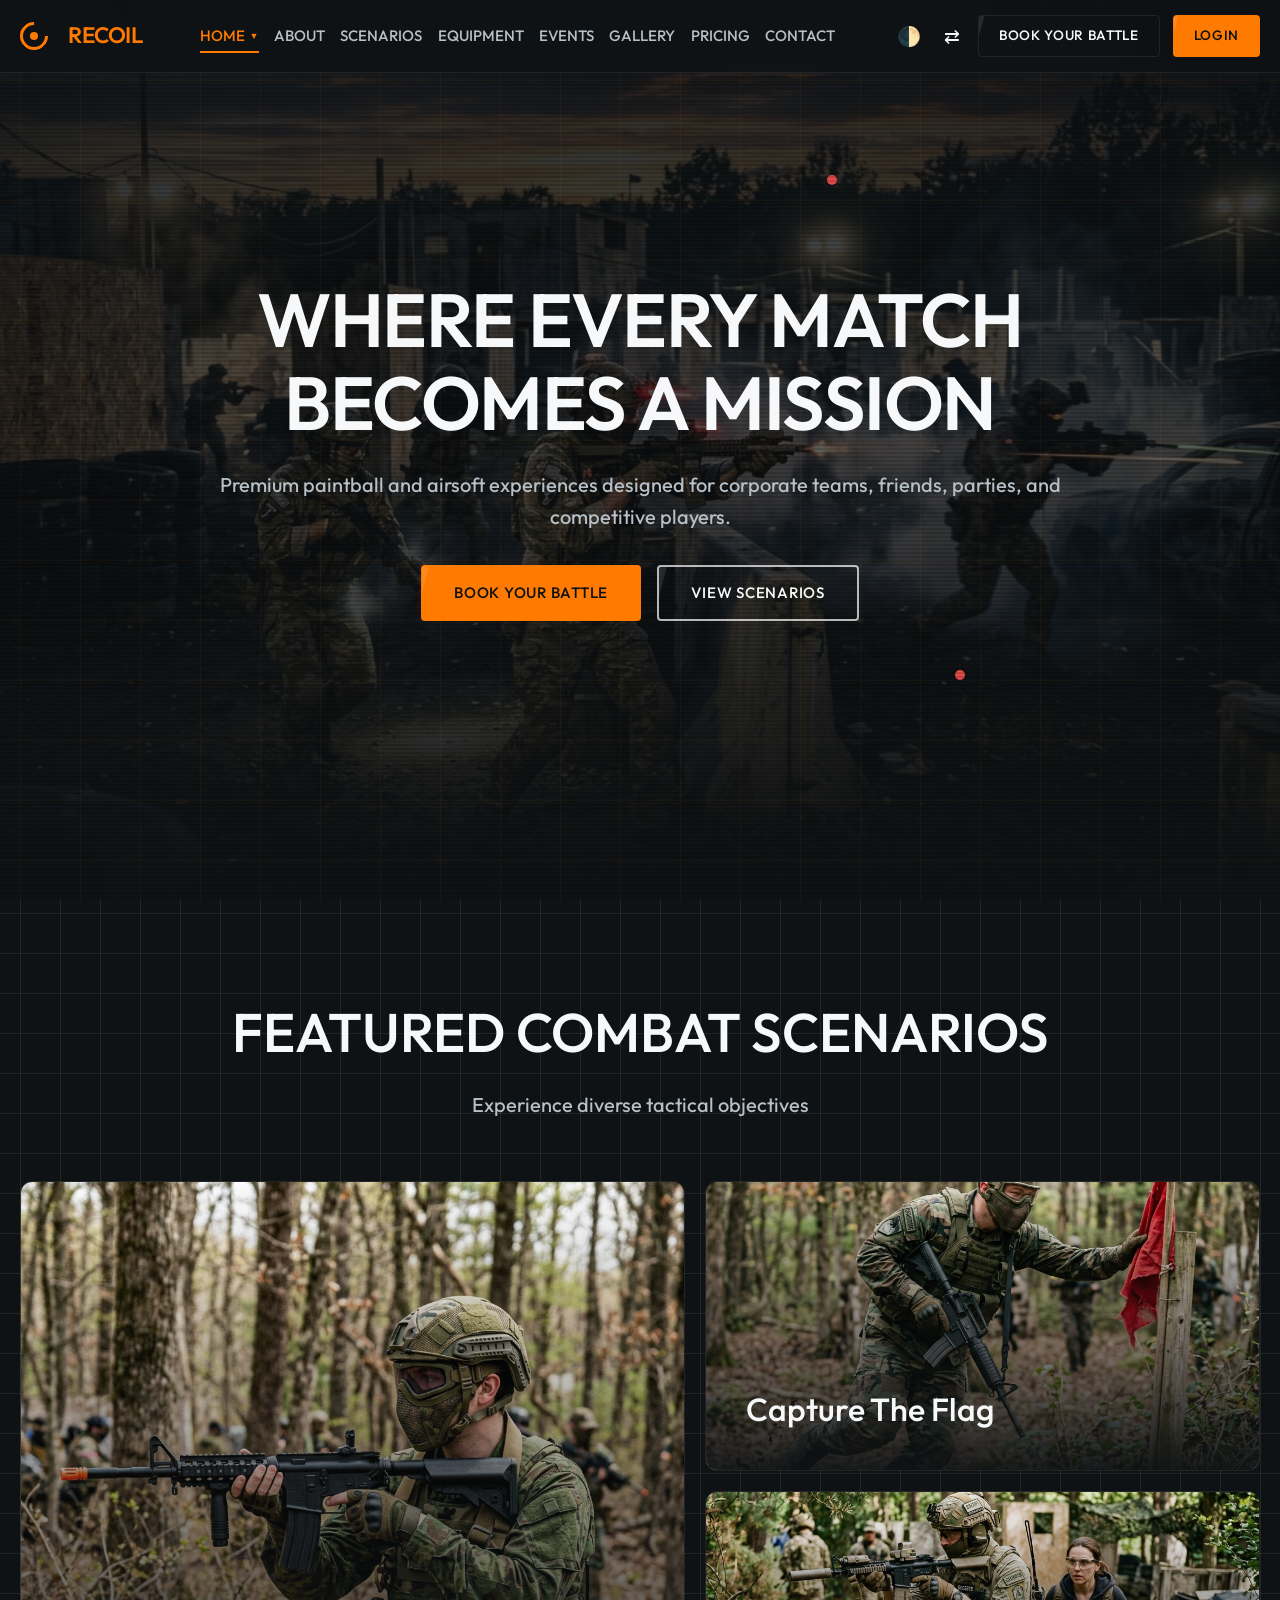
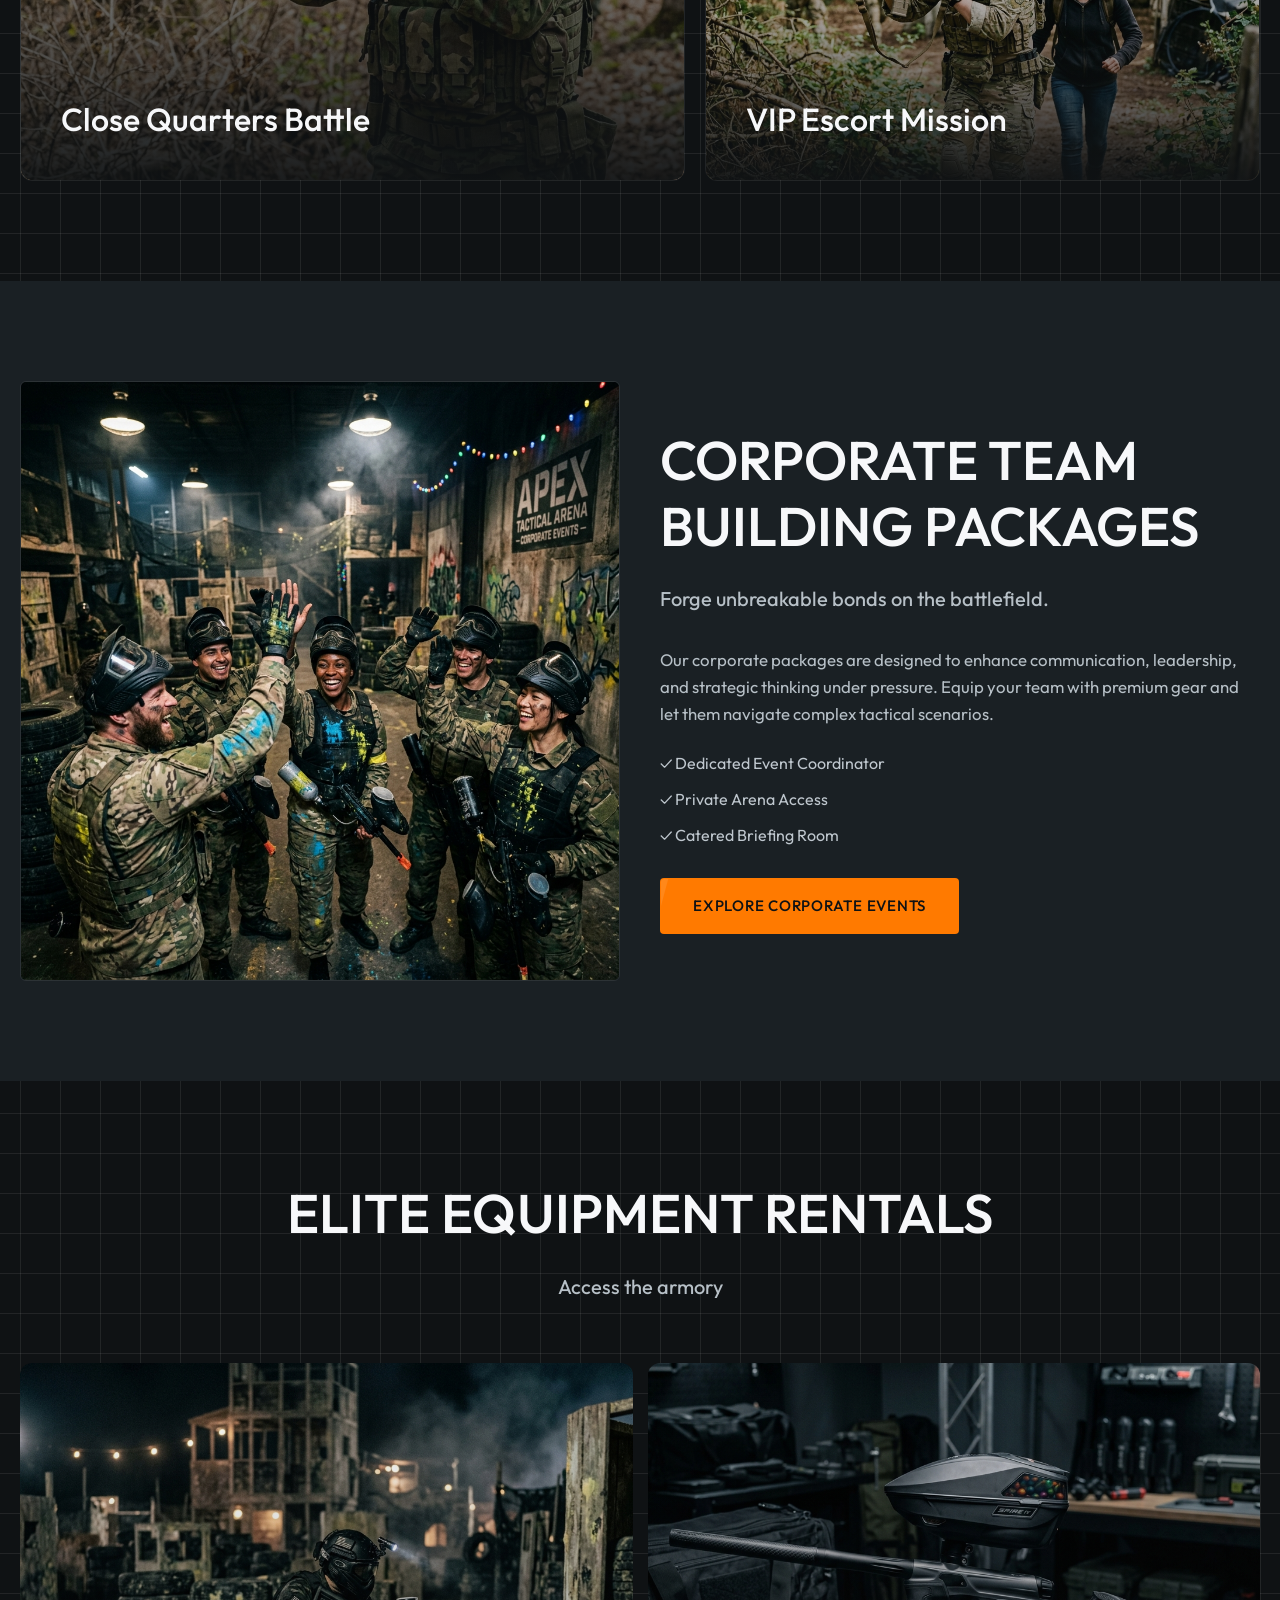
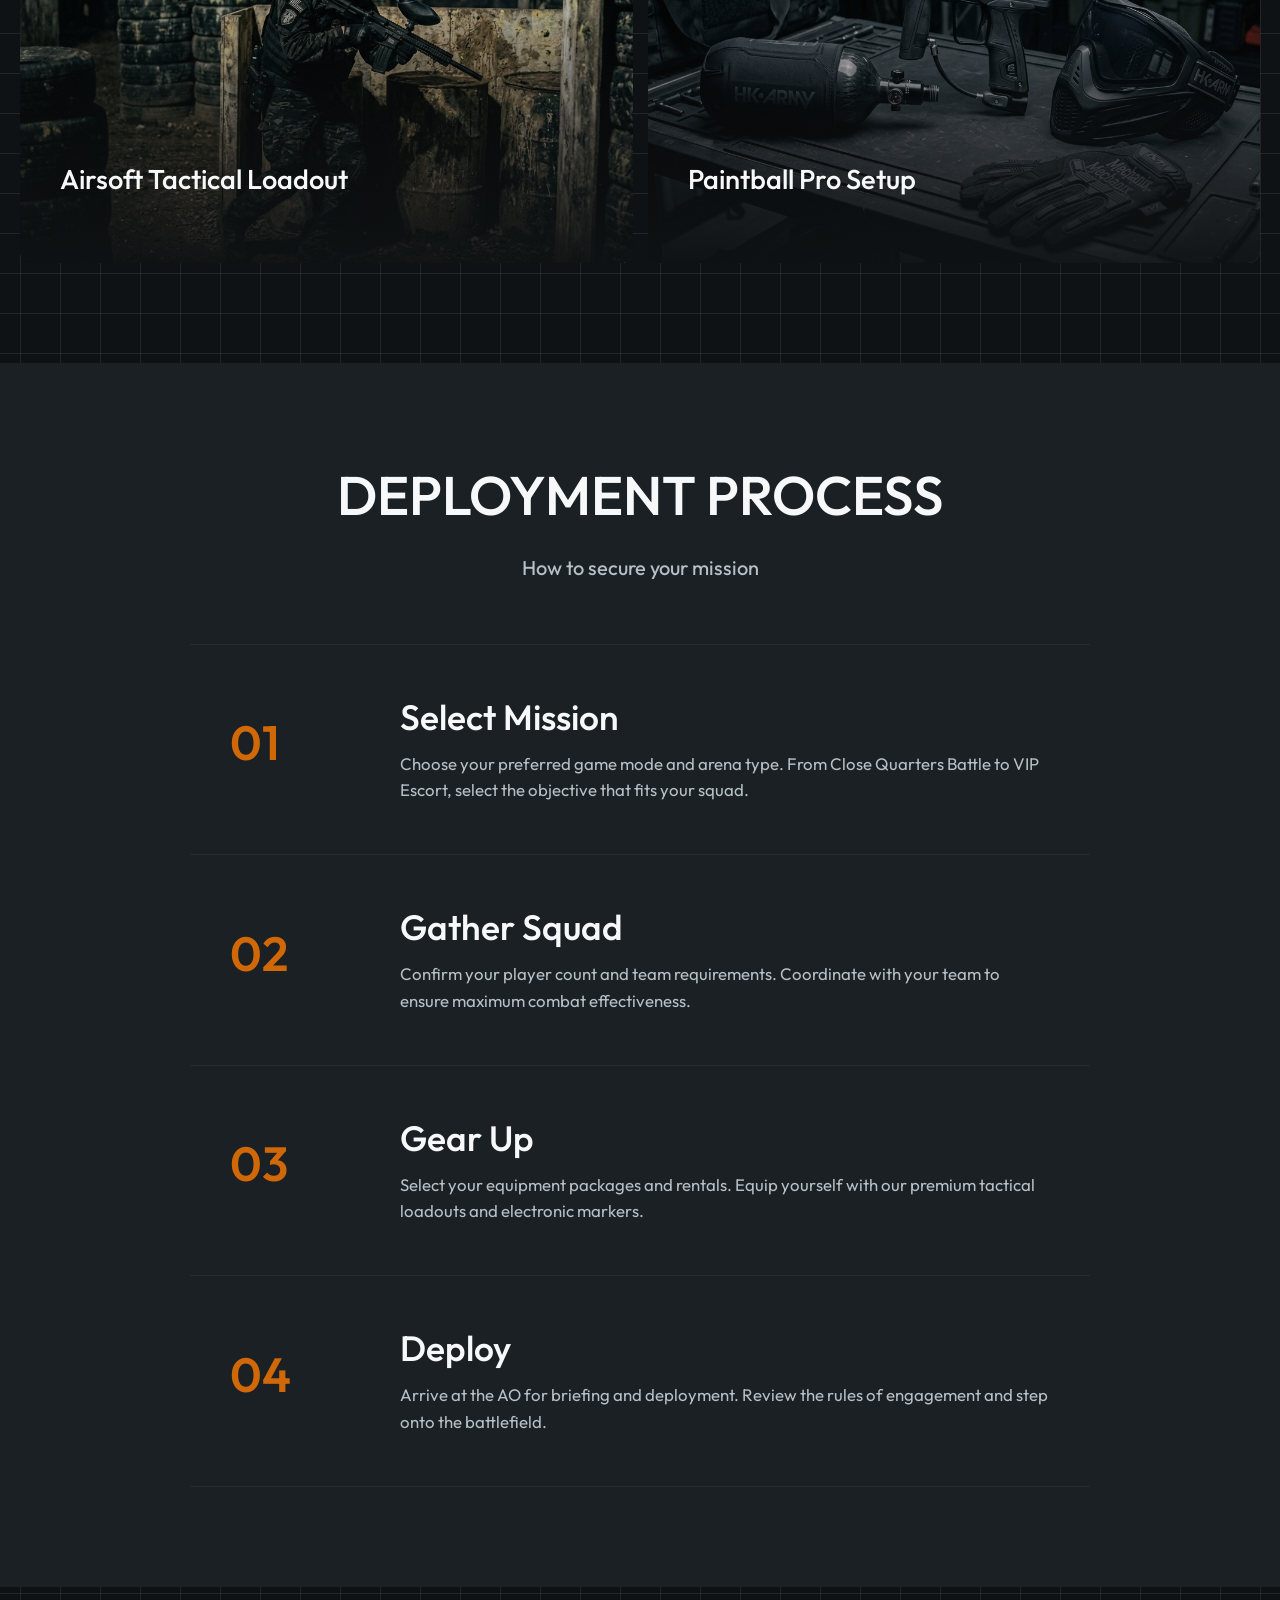
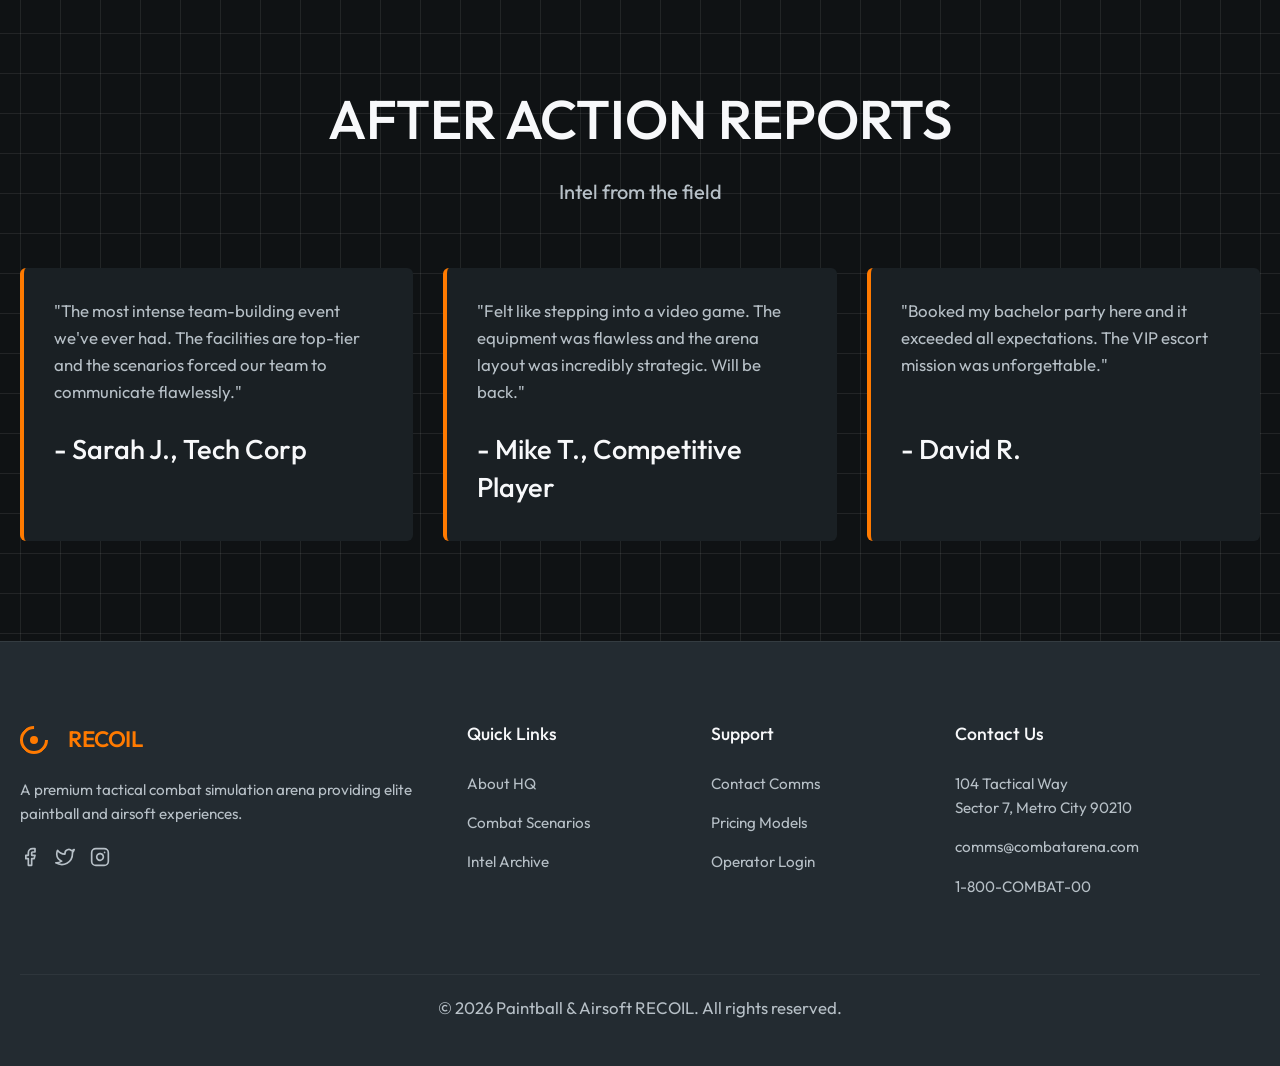
==== index.html @ f15ea4ef "Initial commit with RTL fixes, animations, and corporate images" ====
<!DOCTYPE html>
<html lang="en" dir="ltr">
<head>
    <link rel="icon" type="image/svg+xml" href="assets/images/favicon.svg">

    <meta charset="UTF-8">
    <meta name="viewport" content="width=device-width, initial-scale=1.0">
    <title>Paintball & Airsoft RECOIL | Premium Tactical Experience</title>
    <meta name="description" content="Premium paintball and airsoft experiences designed for corporate teams, friends, parties, and competitive players. Book your battle today.">
    <link rel="stylesheet" href="assets/css/style.css">
    <link rel="stylesheet" href="assets/css/dark-mode.css">
    <link rel="stylesheet" href="assets/css/rtl.css">
    <style>
        /* Specific overrides for Home 1 */
        .hero-section {
            --bg-primary: #0F1214;
            --text-primary: #F7F8FA;
            --text-secondary: #B7C0C7;
            --border-color: rgba(255, 255, 255, 0.15);
            color: var(--text-primary);
            height: 100vh;
            min-height: 800px;
            position: relative;
            display: flex;
            align-items: center;
            justify-content: center;
            text-align: center;
            overflow: hidden;
            background-color: var(--bg-primary);
        }

        /* Hero CTAs always sit on dark background, so force visible white border */
        .hero-section .btn-secondary {
            border: 2px solid rgba(255, 255, 255, 0.7) !important;
            color: #F7F8FA !important;
        }
        .hero-section .btn-secondary:hover {
            border-color: var(--tactical-orange) !important;
            color: var(--tactical-orange) !important;
        }
        .hero-section .btn-group {
            display: flex;
            flex-wrap: wrap;
            justify-content: center;
            gap: 16px;
        }

        @keyframes heroBgZoom {
            0% { transform: scale(1); }
            100% { transform: scale(1.1); }
        }

        .hero-bg {
            position: absolute;
            top: 0; left: 0; width: 100%; height: 100%;
            background-image: url('assets/images/hero_bg_1.png');
            background-size: cover;
            background-position: center;
            opacity: 0.4;
            z-index: 1;
            animation: heroBgZoom 20s ease-in-out infinite alternate;
        }

        .hero-overlay {
            position: absolute;
            top: 0; left: 0; width: 100%; height: 100%;
            background: linear-gradient(to bottom, rgba(15,18,20,0.8) 0%, rgba(15,18,20,0.2) 50%, var(--bg-primary) 100%);
            z-index: 2;
        }

        /* PREMIUM PAINTBALL FALL ANIMATION */
        .paintballs-container {
            position: absolute;
            top: 0; left: 0; width: 100%; height: 100%;
            overflow: hidden;
            z-index: 3;
            pointer-events: none;
        }
        .paintball {
            position: absolute;
            border-radius: 50%;
            background: radial-gradient(circle at 30% 30%, #ffaa00, #ff4500);
            box-shadow: inset -2px -2px 6px rgba(0,0,0,0.5), 0 0 10px rgba(255, 69, 0, 0.4);
            opacity: 0;
            top: -50px;
            animation: falldown linear infinite;
        }
        .paintball.blue { background: radial-gradient(circle at 30% 30%, #00d4ff, #0055ff); box-shadow: inset -2px -2px 6px rgba(0,0,0,0.5), 0 0 10px rgba(0, 85, 255, 0.4); }
        .paintball.green { background: radial-gradient(circle at 30% 30%, #55ff00, #00aa00); box-shadow: inset -2px -2px 6px rgba(0,0,0,0.5), 0 0 10px rgba(0, 170, 0, 0.4); }

        @keyframes falldown {
            0% { transform: translateY(-50px) translateX(0) rotate(0deg); opacity: 0; }
            10% { opacity: 0.8; }
            80% { opacity: 0.8; }
            100% { transform: translateY(120vh) translateX(150px) rotate(360deg); opacity: 0; }
        }

        /* Depth of field & speed variations */
        .pb-1 { width: 15px; height: 15px; left: 5%; animation-duration: 6s; animation-delay: 0s; filter: blur(1px); }
        .pb-2 { width: 40px; height: 40px; left: 20%; animation-duration: 8s; animation-delay: 2s; filter: blur(4px); }
        .pb-3 { width: 22px; height: 22px; left: 35%; animation-duration: 5s; animation-delay: 4s; filter: blur(2px); }
        .pb-4 { width: 12px; height: 12px; left: 50%; animation-duration: 7s; animation-delay: 1s; filter: blur(0.5px); }
        .pb-5 { width: 35px; height: 35px; left: 65%; animation-duration: 9s; animation-delay: 3s; filter: blur(3px); }
        .pb-6 { width: 18px; height: 18px; left: 80%; animation-duration: 5.5s; animation-delay: 5s; filter: blur(1.5px); }
        .pb-7 { width: 28px; height: 28px; left: 90%; animation-duration: 7.5s; animation-delay: 0.5s; filter: blur(2.5px); }
        .pb-8 { width: 50px; height: 50px; left: 10%; animation-duration: 10s; animation-delay: 1.5s; filter: blur(6px); }

        .hero-tactical-elements {
            position: absolute;
            top: 0; left: 0; width: 100%; height: 100%;
            z-index: 3;
            pointer-events: none;
        }

        .hero-content {
            position: relative;
            z-index: 10;
            max-width: 900px;
            padding: 0 20px;
        }

        @keyframes heroFadeInUp {
            from {
                opacity: 0;
                transform: translateY(40px);
            }
            to {
                opacity: 1;
                transform: translateY(0);
            }
        }

        .hero-content h1 {
            opacity: 0;
            animation: heroFadeInUp 1.2s cubic-bezier(0.19, 1, 0.22, 1) 0.2s forwards;
        }

        .hero-content .lead-text {
            opacity: 0;
            animation: heroFadeInUp 1.2s cubic-bezier(0.19, 1, 0.22, 1) 0.4s forwards;
        }

        .hero-content .btn-group {
            opacity: 0;
            animation: heroFadeInUp 1.2s cubic-bezier(0.19, 1, 0.22, 1) 0.6s forwards;
        }

        .marker-1 { top: 20%; left: 15%; }
        .marker-2 { top: 60%; left: 80%; }
        .marker-3 { top: 75%; left: 25%; }

        .feature-grid {
            display: grid;
            grid-template-columns: repeat(auto-fit, minmax(300px, 1fr));
            gap: 30px;
            margin-top: 50px;
        }
        
        .process-steps {
            display: flex;
            justify-content: space-between;
            gap: 20px;
            margin-top: 50px;
            flex-wrap: wrap;
        }
        
        .step {
            flex: 1;
            min-width: 200px;
            text-align: center;
            position: relative;
        }

        .step-number {
            font-size: 3rem;
            font-weight: 580;
            color: var(--tactical-orange);
            margin-bottom: 15px;
            opacity: 0.8;
            font-family: var(--font-family);
        }

        .testimonials-slider {
            display: grid;
            grid-template-columns: repeat(auto-fit, minmax(300px, 1fr));
            gap: 30px;
        }

        .testimonial-card {
            background-color: var(--bg-secondary);
            padding: 30px;
            border-radius: 6px;
            border-left: 4px solid var(--tactical-orange);
            display: flex;
            flex-direction: column;
        }

        .testimonial-card h5 {
            margin-top: auto !important;
            min-height: 3em;
        }
    </style>
</head>
<body class="anim-grid-bg">

    <!-- Navbar -->
    <nav class="navbar">
        <div class="nav-left">
            <div class="logo-icon"></div>
            <a href="index.html" class="logo-text">RECOIL</a>
        </div>
        <div class="nav-center">
            <div class="nav-dropdown">
                <a href="#" class="nav-link active">Home <span style="font-size: 0.6em;">▼</span></a>
                <div class="dropdown-menu">
                    <a href="index.html" class="dropdown-item active">Home 1</a>
                    <a href="home-2.html" class="dropdown-item">Home 2</a>
                </div>
            </div>
            <a href="about.html" class="nav-link">About</a>
            <a href="game-scenarios.html" class="nav-link">Scenarios</a>
            <a href="equipment-rentals.html" class="nav-link">Equipment</a>
            <a href="events.html" class="nav-link">Events</a>
            <a href="gallery.html" class="nav-link">Gallery</a>
            <a href="pricing.html" class="nav-link">Pricing</a>
            <a href="contact.html" class="nav-link">Contact</a>
        </div>
        <div class="nav-right">
            <button id="theme-toggle" class="icon-btn" title="Toggle Light/Dark Mode">🌓</button>
            <button id="rtl-toggle" class="icon-btn" title="Toggle RTL">⇄</button>
            <a href="contact.html" class="btn btn-secondary">Book Your Battle</a>
            <a href="login.html" class="btn btn-primary">Login</a>
        </div>
        <button id="mobile-menu-toggle" class="mobile-menu-toggle">☰</button>
    </nav>

    <!-- Hero Section -->
    <header class="hero-section anim-scanlines">
        <div class="hero-bg"></div>
        <div class="hero-overlay"></div>
        
        <!-- Premium Paintball Animation -->
        <div class="paintballs-container">
            <div class="paintball pb-1"></div>
            <div class="paintball pb-2 blue"></div>
            <div class="paintball pb-3 green"></div>
            <div class="paintball pb-4"></div>
            <div class="paintball pb-5 blue"></div>
            <div class="paintball pb-6 green"></div>
            <div class="paintball pb-7"></div>
            <div class="paintball pb-8 blue"></div>
        </div>

        <div class="hero-tactical-elements anim-targeting-grid">
            <div class="anim-marker-pulse marker-1"></div>
            <div class="anim-marker-pulse marker-2"></div>
            <div class="anim-marker-pulse marker-3"></div>
        </div>
        <div class="hero-content">
            <h1>Where Every Match Becomes A Mission</h1>
            <p class="lead-text">Premium paintball and airsoft experiences designed for corporate teams, friends, parties, and competitive players.</p>
            <div class="btn-group">
                <a href="contact.html" class="btn btn-primary">Book Your Battle</a>
                <a href="game-scenarios.html" class="btn btn-secondary">View Scenarios</a>
            </div>
        </div>
    </header>

    <!-- Featured Scenarios -->
    <section class="section-padding">
        <div class="container">
            <div class="section-header">
                <h2>Featured Combat Scenarios</h2>
                <p class="subheading">Experience diverse tactical objectives</p>
            </div>
            <div class="bento-grid">
                <a href="scenario-details.html" class="bento-card bento-large">
                    <img src="assets/images/equip_bundle_1_blog.png" alt="Close Quarters Battle" class="bento-bg">
                    <div class="bento-overlay"></div>
                    <div class="bento-content">
                        <h3>Close Quarters Battle</h3>
                        <div class="bento-hover-content">
                            <p>Intense, fast-paced indoor skirmishes designed for rapid tactical execution and team coordination.</p>
                            <span class="btn btn-primary" style="margin-top: 20px;">Mission Briefing</span>
                        </div>
                    </div>
                </a>
                <a href="scenario-details.html" class="bento-card">
                    <img src="assets/images/scenario_ctf_index.png" alt="Capture The Flag" class="bento-bg">
                    <div class="bento-overlay"></div>
                    <div class="bento-content">
                        <h3>Capture The Flag</h3>
                        <div class="bento-hover-content">
                            <p>The classic tactical mode. Secure the enemy objective and return it to your base.</p>
                            <span class="btn btn-secondary" style="margin-top: 15px; height: 42px; font-size: 0.85rem;">Mission Briefing</span>
                        </div>
                    </div>
                </a>
                <a href="scenario-details.html" class="bento-card">
                    <img src="assets/images/scenario_vip_index.png" alt="VIP Escort" class="bento-bg">
                    <div class="bento-overlay"></div>
                    <div class="bento-content">
                        <h3>VIP Escort Mission</h3>
                        <div class="bento-hover-content">
                            <p>Protect the high-value target and extract them safely through hostile territory.</p>
                            <span class="btn btn-secondary" style="margin-top: 15px; height: 42px; font-size: 0.85rem;">Mission Briefing</span>
                        </div>
                    </div>
                </a>
            </div>
        </div>
    </section>

    <!-- Corporate Team Building -->
    <section class="section-padding" style="background-color: var(--bg-secondary);">
        <div class="container">
            <div style="display: flex; flex-wrap: wrap; gap: 40px; align-items: center;">
                <div style="flex: 1; min-width: 300px;">
                    <img src="assets/images/corporate_team_building.png" alt="Corporate Team Building" style="border-radius: 6px; border: 1px solid var(--border-color); width: 100%;">
                </div>
                <div style="flex: 1; min-width: 300px;">
                    <h2>Corporate Team Building Packages</h2>
                    <p class="lead-text">Forge unbreakable bonds on the battlefield.</p>
                    <p>Our corporate packages are designed to enhance communication, leadership, and strategic thinking under pressure. Equip your team with premium gear and let them navigate complex tactical scenarios.</p>
                    <ul style="list-style-type: none; margin-bottom: 30px;">
                        <li style="margin-bottom: 10px; color: var(--steel-silver);">✓ Dedicated Event Coordinator</li>
                        <li style="margin-bottom: 10px; color: var(--steel-silver);">✓ Private Arena Access</li>
                        <li style="margin-bottom: 10px; color: var(--steel-silver);">✓ Catered Briefing Room</li>
                    </ul>
                    <a href="events.html" class="btn btn-primary">Explore Corporate Events</a>
                </div>
            </div>
        </div>
    </section>

    <!-- Equipment Rental -->
    <section class="section-padding">
        <div class="container">
            <div class="section-header">
                <h2>Elite Equipment Rentals</h2>
                <p class="subheading">Access the armory</p>
            </div>
            <div class="equipment-accordion">
                <a href="equipment-rentals.html" class="equip-panel">
                    <img src="assets/images/bg_login.png" alt="Airsoft Loadout" class="equip-bg">
                    <div class="equip-overlay"></div>
                    <div class="equip-content">
                        <h3>Airsoft Tactical Loadout</h3>
                        <p>Premium AEG rifles, full face protection, and tactical vests for a realistic combat feel.</p>
                        <span class="btn btn-primary">View Details</span>
                    </div>
                </a>
                <a href="equipment-rentals.html" class="equip-panel">
                    <img src="assets/images/paintball_pro_setup.png" alt="Paintball Marker Setup" class="equip-bg">
                    <div class="equip-overlay"></div>
                    <div class="equip-content">
                        <h3>Paintball Pro Setup</h3>
                        <p>High-end markers with electronic trigger frames, thermal masks, and compressed air tanks.</p>
                        <span class="btn btn-primary">View Details</span>
                    </div>
                </a>
            </div>
        </div>
    </section>

    <!-- Event Booking Process -->
    <section class="section-padding" style="background-color: var(--bg-secondary);">
        <div class="container">
            <div class="section-header">
                <h2>Deployment Process</h2>
                <p class="subheading">How to secure your mission</p>
            </div>
            <div class="premium-stepper">
                <div class="step-item">
                    <div class="step-number">01</div>
                    <div class="step-content">
                        <h3>Select Mission</h3>
                        <p>Choose your preferred game mode and arena type. From Close Quarters Battle to VIP Escort, select the objective that fits your squad.</p>
                    </div>
                </div>
                <div class="step-item">
                    <div class="step-number">02</div>
                    <div class="step-content">
                        <h3>Gather Squad</h3>
                        <p>Confirm your player count and team requirements. Coordinate with your team to ensure maximum combat effectiveness.</p>
                    </div>
                </div>
                <div class="step-item">
                    <div class="step-number">03</div>
                    <div class="step-content">
                        <h3>Gear Up</h3>
                        <p>Select your equipment packages and rentals. Equip yourself with our premium tactical loadouts and electronic markers.</p>
                    </div>
                </div>
                <div class="step-item">
                    <div class="step-number">04</div>
                    <div class="step-content">
                        <h3>Deploy</h3>
                        <p>Arrive at the AO for briefing and deployment. Review the rules of engagement and step onto the battlefield.</p>
                    </div>
                </div>
            </div>
        </div>
    </section>

    <!-- Testimonials -->
    <section class="section-padding">
        <div class="container">
            <div class="section-header">
                <h2>After Action Reports</h2>
                <p class="subheading">Intel from the field</p>
            </div>
            <div class="testimonials-slider">
                <div class="testimonial-card">
                    <p>"The most intense team-building event we've ever had. The facilities are top-tier and the scenarios forced our team to communicate flawlessly."</p>
                    <h5 style="margin-top: 20px; margin-bottom: 0;">- Sarah J., Tech Corp</h5>
                </div>
                <div class="testimonial-card">
                    <p>"Felt like stepping into a video game. The equipment was flawless and the arena layout was incredibly strategic. Will be back."</p>
                    <h5 style="margin-top: 20px; margin-bottom: 0;">- Mike T., Competitive Player</h5>
                </div>
                <div class="testimonial-card">
                    <p>"Booked my bachelor party here and it exceeded all expectations. The VIP escort mission was unforgettable."</p>
                    <h5 style="margin-top: 20px; margin-bottom: 0;">- David R.</h5>
                </div>
            </div>
        </div>
    </section>

    <!-- Footer -->
    <footer class="main-footer">
        <div class="container">
            <div class="footer-grid">
                <div class="footer-col">
                    <div class="nav-left" style="margin-bottom: 20px;">
                        <div class="logo-icon"></div>
                        <span class="logo-text">RECOIL</span>
                    </div>
                    <p style="color: var(--text-secondary); margin-bottom: 20px; font-size: 0.95rem;">A premium tactical combat simulation arena providing elite paintball and airsoft experiences.</p>
                    <div class="social-links">
                        <a href="#" title="Facebook"><svg width="20" height="20" viewBox="0 0 24 24" fill="none" stroke="currentColor" stroke-width="2" stroke-linecap="round" stroke-linejoin="round"><path d="M18 2h-3a5 5 0 0 0-5 5v3H7v4h3v8h4v-8h3l1-4h-4V7a1 1 0 0 1 1-1h3z"></path></svg></a>
                        <a href="#" title="Twitter"><svg width="20" height="20" viewBox="0 0 24 24" fill="none" stroke="currentColor" stroke-width="2" stroke-linecap="round" stroke-linejoin="round"><path d="M23 3a10.9 10.9 0 0 1-3.14 1.53 4.48 4.48 0 0 0-7.86 3v1A10.66 10.66 0 0 1 3 4s-4 9 5 13a11.64 11.64 0 0 1-7 2c9 5 20 0 20-11.5a4.5 4.5 0 0 0-.08-.83A7.72 7.72 0 0 0 23 3z"></path></svg></a>
                        <a href="#" title="Instagram"><svg width="20" height="20" viewBox="0 0 24 24" fill="none" stroke="currentColor" stroke-width="2" stroke-linecap="round" stroke-linejoin="round"><rect x="2" y="2" width="20" height="20" rx="5" ry="5"></rect><path d="M16 11.37A4 4 0 1 1 12.63 8 4 4 0 0 1 16 11.37z"></path><line x1="17.5" y1="6.5" x2="17.51" y2="6.5"></line></svg></a>
                    </div>
                </div>
                <div class="footer-col">
                    <h4 class="footer-heading">Quick Links</h4>
                    <ul class="footer-links">
                        <li><a href="about.html">About HQ</a></li>
                        <li><a href="game-scenarios.html">Combat Scenarios</a></li>
                        <li><a href="gallery.html">Intel Archive</a></li>
                    </ul>
                </div>
                <div class="footer-col">
                    <h4 class="footer-heading">Support</h4>
                    <ul class="footer-links">
                        <li><a href="contact.html">Contact Comms</a></li>
                        <li><a href="pricing.html">Pricing Models</a></li>
                        <li><a href="login.html">Operator Login</a></li>
                    </ul>
                </div>
                <div class="footer-col">
                    <h4 class="footer-heading">Contact Us</h4>
                    <ul class="footer-contact">
                        <li>104 Tactical Way<br>Sector 7, Metro City 90210</li>
                        <li>comms@combatarena.com</li>
                        <li>1-800-COMBAT-00</li>
                    </ul>
                </div>
            </div>
            <div class="footer-bottom">
                <p>&copy; 2026 Paintball & Airsoft RECOIL. All rights reserved.</p>
                <button id="scroll-top" class="scroll-top-btn" title="Scroll to Top">&uarr;</button>
            </div>
        </div>
    </footer>

    <script src="assets/js/main.js"></script>
</body>
</html>
---- assets/css/style.css ----
@import url('https://fonts.googleapis.com/css2?family=Outfit:wght@400;450;500;520;540;580&display=swap');

:root {
  /* Unique Color System (Dark Mode - Default) */
  --bg-primary: #0F1214;
  --bg-secondary: #1A2024;
  --bg-card: #232B31;
  --tactical-orange: #FF7A00;
  --steel-silver: #BFC7CE;
  --combat-bronze: #9B7E5A;
  --target-red: #E34B4B;
  --text-primary: #F7F8FA;
  --text-secondary: #B7C0C7;
  --border-color: rgba(255, 255, 255, 0.08);

  /* Tactical Cursors */
  --cursor-crosshair: url('data:image/svg+xml;utf8,<svg xmlns="http://www.w3.org/2000/svg" width="32" height="32" viewBox="0 0 32 32"><circle cx="16" cy="16" r="6" fill="%23FF7A00"/><circle cx="16" cy="16" r="14" fill="none" stroke="%23FF7A00" stroke-width="2" stroke-dasharray="4 4"/><line x1="16" y1="0" x2="16" y2="8" stroke="%23FF7A00" stroke-width="2"/><line x1="16" y1="24" x2="16" y2="32" stroke="%23FF7A00" stroke-width="2"/><line x1="0" y1="16" x2="8" y2="16" stroke="%23FF7A00" stroke-width="2"/><line x1="24" y1="16" x2="32" y2="16" stroke="%23FF7A00" stroke-width="2"/></svg>') 16 16, crosshair;
  --cursor-pointer: url('data:image/svg+xml;utf8,<svg xmlns="http://www.w3.org/2000/svg" width="32" height="32" viewBox="0 0 32 32"><circle cx="16" cy="16" r="6" fill="%23FFFFFF"/><circle cx="16" cy="16" r="14" fill="none" stroke="%23FFFFFF" stroke-width="2" stroke-dasharray="4 4"/><line x1="16" y1="0" x2="16" y2="8" stroke="%23FFFFFF" stroke-width="2"/><line x1="16" y1="24" x2="16" y2="32" stroke="%23FFFFFF" stroke-width="2"/><line x1="0" y1="16" x2="8" y2="16" stroke="%23FFFFFF" stroke-width="2"/><line x1="24" y1="16" x2="32" y2="16" stroke="%23FFFFFF" stroke-width="2"/></svg>') 16 16, pointer;

  /* Typography Scale */
  --font-family: 'Outfit', sans-serif;
  
  --h1-weight: 580;
  --h1-size-desktop: 5rem;
  --h1-size-tablet: 4rem;
  --h1-size-mobile: 3rem;
  --h1-size: clamp(3.5rem, 4vw + 1.5rem, 5rem);
  
  --h2-weight: 540;
  --h2-size: clamp(2.5rem, 3vw + 1rem, 3.5rem);
  
  --h3-weight: 520;
  --h3-size: clamp(1.8rem, 2vw + 0.5rem, 2.5rem);
  
  --h4-weight: 500;
  --h4-size: clamp(1.2rem, 1.5vw + 0.5rem, 1.8rem);
  
  --p-weight: 400;
  --p-size: clamp(0.9rem, 1vw + 0.3rem, 1.05rem);
  
  --sub-weight: 450;
  --sub-size: clamp(1rem, 1.2vw + 0.4rem, 1.25rem);
  
  --btn-weight: 520;
  --btn-size: clamp(0.85rem, 0.8vw + 0.3rem, 1rem);
  
  --nav-weight: 500;
  --nav-size: clamp(0.85rem, 0.8vw + 0.3rem, 0.95rem);
  
  --cap-weight: 400;
  --cap-size: clamp(0.75rem, 0.8vw + 0.2rem, 0.9rem);
  
  /* Layout constraints */
  --container-max: 1280px;
  --transition-speed: 0.3s;
  --nav-bg: rgba(35, 43, 49, 0.95);
}

/* Light Mode Overrides */
body.light-mode {
  --bg-primary: #F7F8FA;
  --bg-secondary: #E8ECEF;
  --bg-card: #FFFFFF;
  --text-primary: #0F1214;
  --text-secondary: #4A5560;
  --border-color: rgba(0, 0, 0, 0.08);
  --nav-bg: rgba(255, 255, 255, 0.95);
  --steel-silver: #6B7280;
  /* Accent colors remain same for brand consistency */
}

body.light-mode .breach-details p {
    color: rgba(255, 255, 255, 0.8) !important;
}

/* Global Reset & Base */
*, *::before, *::after {
  box-sizing: border-box;
  margin: 0;
  padding: 0;
}

html {
  scroll-behavior: smooth;
  overflow-x: hidden;
}

body {
  font-family: var(--font-family);
  background-color: var(--bg-primary);
  color: var(--text-primary);
  line-height: 1.6;
  overflow-x: hidden; /* Strict requirement */
  transition: background-color var(--transition-speed) ease, color var(--transition-speed) ease;
  cursor: var(--cursor-crosshair);
}

.container {
  max-width: var(--container-max);
  margin: 0 auto;
  padding: 0 20px;
}

/* Typography Classes */
h1 { font-size: var(--h1-size); font-weight: var(--h1-weight); line-height: 1.1; margin-bottom: 1.5rem; text-transform: uppercase; letter-spacing: -0.02em; }
h2 { font-size: var(--h2-size); font-weight: var(--h2-weight); line-height: 1.2; margin-bottom: 1.5rem; text-transform: uppercase; }
h3 { font-size: var(--h3-size); font-weight: var(--h3-weight); line-height: 1.3; margin-bottom: 1rem; }
h4, h5, h6 { font-size: var(--h4-size); font-weight: var(--h4-weight); line-height: 1.4; margin-bottom: 1rem; }
p { font-size: var(--p-size); font-weight: var(--p-weight); margin-bottom: 1.5rem; color: var(--text-secondary); }
.subheading, .lead-text { font-size: var(--sub-size); font-weight: var(--sub-weight); color: var(--text-secondary); margin-bottom: 2rem; }
.caption { font-size: var(--cap-size); font-weight: var(--cap-weight); color: var(--steel-silver); }

a {
  text-decoration: none;
  color: inherit;
}

a, button, input[type="submit"], .btn, .bento-card, .equip-panel, .gallery-item, .nav-link, .dropdown-item, .personnel-card, .tactical-card, .event-scenario-card, .testimonial-card, .pricing-card {
  cursor: var(--cursor-pointer) !important;
}

img {
  max-width: 100%;
  height: auto;
  display: block;
}

/* Buttons (CTA System) */
.btn {
  display: inline-flex;
  align-items: center;
  justify-content: center;
  padding: 16px 32px;
  font-size: var(--btn-size);
  font-weight: var(--btn-weight);
  text-transform: uppercase;
  letter-spacing: 0.05em;
  border-radius: 4px;
  cursor: var(--cursor-pointer) !important;
  transition: all var(--transition-speed) ease;
  height: 56px;
  border: 1px solid transparent;
  position: relative;
  overflow: hidden;
  z-index: 1;
  white-space: nowrap;
}

.btn::before {
  content: '';
  position: absolute;
  top: 0; left: -100%;
  width: 100%; height: 100%;
  background: rgba(255,255,255,0.1);
  transform: skewX(-15deg);
  transition: left 0.4s cubic-bezier(0.19, 1, 0.22, 1);
  z-index: -1;
}

.btn:hover::before {
  left: 100%;
}

.btn-primary {
  background-color: var(--tactical-orange);
  color: #0F1214;
}

.btn-primary:hover {
  background-color: #e66e00;
  transform: translateY(-2px);
  box-shadow: 0 4px 15px rgba(255, 122, 0, 0.3);
}

.btn-secondary {
  background-color: transparent;
  color: var(--text-primary);
  border-color: var(--border-color);
}

.btn-secondary:hover {
  border-color: var(--tactical-orange);
  color: var(--tactical-orange);
  background-color: rgba(255, 122, 0, 0.05);
  transform: translateY(-2px);
}

body.light-mode .btn-secondary {
  border-color: rgba(0, 0, 0, 0.25);
}
.nav-right .btn {
  padding: 0 20px;
  height: 42px;
  font-size: 0.85rem;
}

/* Premium fixed full-width tactical navbar */
.navbar {
  position: fixed;
  top: 0;
  left: 0;
  width: 100%;
  background-color: var(--nav-bg);
  backdrop-filter: blur(12px);
  -webkit-backdrop-filter: blur(12px);
  border-bottom: 1px solid var(--border-color);
  padding: 15px 20px;
  display: flex;
  justify-content: space-between;
  align-items: center;
  z-index: 1000;
  transition: all var(--transition-speed) ease;
}

.nav-menu {
  display: flex;
  align-items: center;
  justify-content: space-between;
  flex: 1;
}

@media (min-width: 1280px) {
  .navbar {
    padding-left: calc(50% - 640px + 20px);
    padding-right: calc(50% - 640px + 20px);
  }
}

.nav-left {
  display: flex;
  align-items: center;
  gap: 15px;
}

.logo-text {
  font-size: clamp(1.2rem, 1.5vw + 0.5rem, 1.4rem);
  font-weight: 580;
  text-transform: uppercase;
  color: var(--tactical-orange);
  letter-spacing: -0.02em;
  display: flex;
  align-items: center;
  gap: 10px;
  white-space: nowrap;
}

.logo-icon {
  width: 28px;
  height: 28px;
  position: relative;
  background: transparent;
  display: inline-block;
  margin-right: 5px;
}

.logo-icon::before {
  content: '';
  position: absolute;
  top: 0; left: 0; right: 0; bottom: 0;
  border: 3px solid var(--tactical-orange);
  border-radius: 50%;
  border-top-color: transparent;
  transform: rotate(45deg);
}

.logo-icon::after {
  content: '';
  position: absolute;
  top: 50%; left: 50%;
  width: 8px; height: 8px;
  background-color: var(--tactical-orange);
  border-radius: 50%;
  transform: translate(-50%, -50%);
}

.nav-center {
  display: flex;
  gap: clamp(12px, 1.2vw, 25px);
  margin: 0 auto;
}

.nav-link {
  font-size: var(--nav-size);
  font-weight: var(--nav-weight);
  color: var(--text-secondary);
  text-transform: uppercase;
  position: relative;
  transition: color var(--transition-speed) ease;
}

.nav-link:hover, .nav-link.active {
  color: var(--tactical-orange);
}

.nav-link::after {
  content: '';
  position: absolute;
  bottom: -5px;
  left: 0;
  width: 0%;
  height: 2px;
  background-color: var(--tactical-orange);
  transition: width var(--transition-speed) ease;
}

.nav-link:hover::after, .nav-link.active::after {
  width: 100%;
}

.nav-right {
  display: flex;
  align-items: center;
  gap: clamp(8px, 1vw, 15px);
}

.icon-btn {
  background: none;
  border: none;
  color: var(--text-primary);
  cursor: var(--cursor-pointer) !important;
  font-size: 1.2rem;
  padding: 5px;
  transition: color var(--transition-speed) ease;
}

.icon-btn:hover {
  color: var(--tactical-orange);
}

.mobile-menu-toggle {
  display: none;
  background: none;
  border: none;
  color: var(--text-primary);
  font-size: 1.5rem;
  cursor: var(--cursor-pointer) !important;
}

/* Bento Grid System for Featured Scenarios */
.bento-grid {
  display: grid;
  grid-template-columns: 1.2fr 1fr;
  grid-template-rows: 1fr 1fr;
  gap: 20px;
  min-height: 600px;
}

.bento-card {
  --text-primary: #F7F8FA;
  --text-secondary: #B7C0C7;
  color: var(--text-primary);
  position: relative;
  border-radius: 12px;
  overflow: hidden;
  display: flex;
  align-items: flex-end;
  padding: 40px;
  text-decoration: none;
  border: 1px solid var(--border-color);
  transition: transform var(--transition-speed) ease, border-color var(--transition-speed) ease;
}

.bento-card:hover {
  transform: translateY(-5px);
  border-color: var(--tactical-orange);
}

.bento-large {
  grid-row: span 2;
  grid-column: span 1;
}

.bento-bg {
  position: absolute;
  top: 0; left: 0; width: 100%; height: 100%;
  object-fit: cover;
  z-index: 0;
  transition: transform 0.6s ease;
}

.bento-card:hover .bento-bg {
  transform: scale(1.05);
}

.bento-overlay {
  position: absolute;
  top: 0; left: 0; width: 100%; height: 100%;
  background: linear-gradient(to top, rgba(15, 18, 20, 0.95) 0%, rgba(15, 18, 20, 0.4) 50%, transparent 100%);
  z-index: 1;
}

.bento-content {
  position: relative;
  z-index: 2;
  width: 100%;
}

.bento-content h3 {
  color: var(--text-primary);
  margin-bottom: 0;
  font-size: clamp(1.5rem, 2vw + 0.5rem, 2rem);
  transition: transform 0.4s cubic-bezier(0.17, 0.84, 0.44, 1);
}

.bento-card:hover .bento-content h3 {
  transform: translateY(-5px);
}

.bento-hover-content {
  max-height: 0;
  opacity: 0;
  overflow: hidden;
  transition: max-height 0.4s cubic-bezier(0.17, 0.84, 0.44, 1), opacity 0.4s cubic-bezier(0.17, 0.84, 0.44, 1), padding 0.4s cubic-bezier(0.17, 0.84, 0.44, 1);
  padding-top: 0;
}

.bento-card:hover .bento-hover-content {
  max-height: 200px;
  opacity: 1;
  padding-top: 10px;
}

.bento-content p {
  color: var(--text-secondary);
  margin-bottom: 0;
  font-size: 1rem;
}

@media (max-width: 992px) {
  .bento-grid {
    grid-template-columns: 1fr;
    grid-template-rows: auto;
    min-height: auto;
  }
  .bento-large {
    grid-row: auto;
  }
  .bento-card {
  --text-primary: #F7F8FA;
  --text-secondary: #B7C0C7;
  color: var(--text-primary);
    min-height: 350px;
    padding: 25px;
  }
}

/* Animated Equipment Accordion */
.equipment-accordion {
  display: flex;
  height: 500px;
  gap: 15px;
  width: 100%;
}

.equip-panel {
  --text-primary: #F7F8FA;
  --text-secondary: #B7C0C7;
  color: var(--text-primary);
  flex: 1;
  position: relative;
  border-radius: 12px;
  overflow: hidden;
  text-decoration: none;
  transition: flex 0.6s cubic-bezier(0.25, 1, 0.5, 1);
  display: flex;
  align-items: flex-end;
  padding: 40px;
}

.equip-panel:hover {
  flex: 2.5;
}

.equip-bg {
  position: absolute;
  top: 0; left: 0; width: 100%; height: 100%;
  object-fit: cover;
  z-index: 0;
  transition: transform 0.6s ease;
}

.equip-panel:hover .equip-bg {
  transform: scale(1.05);
}

.equip-overlay {
  position: absolute;
  top: 0; left: 0; width: 100%; height: 100%;
  background: linear-gradient(to top, rgba(15, 18, 20, 0.95) 0%, rgba(15, 18, 20, 0.2) 50%, transparent 100%);
  z-index: 1;
}

.equip-content {
  position: relative;
  z-index: 2;
  width: 100%;
}

.equip-content h3 {
  color: var(--text-primary);
  margin-bottom: 0;
  font-size: clamp(1.2rem, 1.5vw + 0.5rem, 2rem);
  white-space: nowrap;
  overflow: hidden;
  text-overflow: ellipsis;
  transition: margin-bottom 0.4s ease;
}

.equip-panel:hover .equip-content h3 {
  margin-bottom: 15px;
  white-space: normal;
  overflow: visible;
}

.equip-content p {
  color: var(--text-secondary);
  opacity: 0;
  max-height: 0;
  margin: 0;
  transform: translateY(20px);
  transition: all 0.4s cubic-bezier(0.25, 1, 0.5, 1);
  font-size: 1rem;
}

.equip-panel:hover .equip-content p {
  opacity: 1;
  max-height: 100px;
  margin-bottom: 20px;
  transform: translateY(0);
  transition-delay: 0.1s;
}

.equip-content .btn {
  opacity: 0;
  max-height: 0;
  margin: 0;
  padding-top: 0;
  padding-bottom: 0;
  border: 0;
  overflow: hidden;
  transform: translateY(20px);
  transition: all 0.4s cubic-bezier(0.25, 1, 0.5, 1);
}

.equip-panel:hover .equip-content .btn {
  opacity: 1;
  max-height: 50px;
  margin-top: 10px;
  padding-top: 16px;
  padding-bottom: 16px;
  transform: translateY(0);
  transition-delay: 0.2s;
}

@media (max-width: 768px) {
  .equipment-accordion {
    flex-direction: column;
    height: 700px;
  }
  .equip-panel {
  --text-primary: #F7F8FA;
  --text-secondary: #B7C0C7;
  color: var(--text-primary);
    padding: 25px;
  }
  .equip-content h3 {
    white-space: normal;
  }
}

/* Ultra-Premium Minimalist Stepper */
.premium-stepper {
  max-width: 900px;
  margin: 60px auto 0;
  display: flex;
  flex-direction: column;
}

.step-item {
  display: flex;
  align-items: center;
  padding: 50px 40px;
  border-bottom: 1px solid rgba(255, 255, 255, 0.05);
  transition: all 0.6s cubic-bezier(0.16, 1, 0.3, 1);
  position: relative;
  cursor: var(--cursor-pointer) !important;
}

/* Animate the border filling up */
.step-item::after {
  content: '';
  position: absolute;
  bottom: -1px; left: 0;
  width: 0; height: 1px;
  background: var(--tactical-orange);
  transition: width 0.6s cubic-bezier(0.16, 1, 0.3, 1);
}

.step-item:first-child {
  border-top: 1px solid rgba(255, 255, 255, 0.05);
}

.step-number {
  font-size: clamp(3rem, 5vw, 5rem);
  font-weight: 200;
  color: var(--steel-silver);
  width: 150px;
  opacity: 0.2;
  transition: all 0.6s cubic-bezier(0.16, 1, 0.3, 1);
  font-family: var(--font-family);
  line-height: 1;
}

.step-content {
  flex: 1;
  padding-left: 20px;
  transform: translateX(0);
  transition: transform 0.6s cubic-bezier(0.16, 1, 0.3, 1);
}

.step-content h3 {
  font-size: clamp(1.5rem, 3vw, 2.2rem);
  color: var(--text-primary);
  margin-bottom: 10px;
  font-weight: 540;
  transition: color 0.4s ease;
}

.step-content p {
  font-size: 1.05rem;
  color: var(--text-secondary);
  margin-bottom: 0;
  line-height: 1.6;
}

/* Hover Interactions */
.step-item:hover {
  background: linear-gradient(90deg, rgba(255, 122, 0, 0.02) 0%, transparent 100%);
}

.step-item:hover::after {
  width: 100%;
}

.step-item:hover .step-number {
  opacity: 1;
  color: var(--tactical-orange);
  transform: scale(1.05) translateX(10px);
}

.step-item:hover .step-content {
  transform: translateX(20px);
}

.step-item:hover .step-content h3 {
  color: var(--tactical-orange);
}

@media (max-width: 768px) {
  .step-item {
    flex-direction: column;
    align-items: flex-start;
    padding: 30px 20px;
  }
  .step-number {
    width: 100%;
    margin-bottom: 20px;
    font-size: 3rem;
    text-align: center;
  }
  .step-content {
    padding-left: 0;
  }
  .step-item:hover .step-content {
    transform: translateX(10px);
  }
}

/* Staff / Personnel Layout */
.staff-container {
  display: flex;
  gap: 50px;
  align-items: stretch;
  margin-top: 40px;
}

.staff-image {
  flex: 1;
  position: relative;
  border-radius: 12px;
  overflow: hidden;
  min-height: 400px;
  border: 1px solid var(--border-color);
}

.staff-image img {
  position: absolute;
  top: 0; left: 0; width: 100%; height: 100%;
  object-fit: cover;
  filter: grayscale(60%) contrast(110%);
}

body.light-mode .staff-image .tactical-overlay {
  display: none;
}

.personnel-list {
  flex: 1;
  display: flex;
  flex-direction: column;
  gap: 20px;
  justify-content: center;
}

.personnel-card {
  display: flex;
  align-items: center;
  background-color: var(--bg-card);
  border: 1px solid var(--border-color);
  padding: 25px;
  border-radius: 12px;
  transition: all var(--transition-speed) cubic-bezier(0.16, 1, 0.3, 1);
  cursor: default;
  min-height: 130px;
}

.personnel-card:hover {
  border-color: var(--tactical-orange);
  transform: translateX(10px);
  background-color: var(--bg-primary);
  box-shadow: 0 10px 20px rgba(0, 0, 0, 0.1);
}

.personnel-icon {
  width: 55px;
  height: 55px;
  background-color: rgba(255, 122, 0, 0.1);
  color: var(--tactical-orange);
  display: flex;
  align-items: center;
  justify-content: center;
  font-weight: 600;
  border-radius: 8px;
  margin-right: 25px;
  font-size: 1rem;
  letter-spacing: 1px;
  border: 1px solid rgba(255, 122, 0, 0.2);
  transition: all var(--transition-speed) ease;
}

.personnel-card:hover .personnel-icon {
  background-color: var(--tactical-orange);
  color: #fff;
}

.personnel-info h4 {
  margin-bottom: 5px;
  color: var(--text-primary);
  font-size: 1.2rem;
  text-align: left !important;
}

.personnel-info p {
  margin-bottom: 0;
  color: var(--text-secondary);
  font-size: 0.95rem;
  text-align: left !important;
}

@media (max-width: 992px) {
  .staff-container {
    flex-direction: column;
  }
  .staff-image {
    min-height: 300px;
  }
}

/* =========================================================================
   Elite Operations Scenarios
   ========================================================================= */

/* Night Ops Parallax */
.elite-parallax {
  position: relative;
  height: 600px;
  background-attachment: fixed;
  background-position: center;
  background-repeat: no-repeat;
  background-size: cover;
  display: flex;
  align-items: center;
  justify-content: center;
  overflow: hidden;
}

.elite-parallax-overlay {
  position: absolute;
  top: 0; left: 0; width: 100%; height: 100%;
  background: radial-gradient(circle, rgba(15, 18, 20, 0.4) 0%, rgba(15, 18, 20, 0.95) 100%);
  z-index: 1;
}

.elite-parallax-content {
  position: relative;
  z-index: 2;
  text-align: center;
  max-width: 800px;
  padding: 0 20px;
}

.glitch-text {
  font-size: clamp(4rem, 8vw, 7rem);
  font-weight: 800;
  color: #fff;
  letter-spacing: 5px;
  margin-bottom: 20px;
  text-transform: uppercase;
  position: relative;
  animation: glitch-anim 4s infinite;
  line-height: 1.1;
}

.elite-parallax-content p {
  font-size: 1.2rem;
  color: var(--steel-silver);
  line-height: 1.6;
}

@keyframes glitch-anim {
  0% { opacity: 1; transform: translateX(0); text-shadow: none; }
  2% { transform: translateX(5px); text-shadow: -2px 0 var(--tactical-orange), 2px 0 #00ffff; }
  4% { transform: translateX(-5px); text-shadow: 2px 0 var(--tactical-orange), -2px 0 #00ffff; }
  6% { transform: translateX(0); text-shadow: none; }
  100% { opacity: 1; transform: translateX(0); text-shadow: none; }
}

/* Sniper Alley Asymmetric */
.elite-asymmetric {
  display: flex;
  align-items: center;
  gap: 60px;
}

.elite-asym-image {
  flex: 1;
  position: relative;
  border-radius: 8px;
  overflow: hidden;
  min-height: 450px;
  cursor: var(--cursor-crosshair) !important;
}

.elite-asym-image img {
  position: absolute;
  top: 0; left: 0; width: 100%; height: 100%;
  object-fit: cover;
  transition: transform 3s cubic-bezier(0.16, 1, 0.3, 1);
}

.elite-asym-image:hover img {
  transform: scale(1.15);
}

.crosshair-overlay {
  position: absolute;
  top: 50%; left: 50%;
  transform: translate(-50%, -50%);
  width: 100%; height: 100%;
  pointer-events: none;
  opacity: 0;
  transition: opacity 0.5s ease;
  z-index: 2;
}

.elite-asym-image:hover .crosshair-overlay {
  opacity: 1;
}

.crosshair-h {
  position: absolute; top: 50%; left: 0; width: 100%; height: 1px;
  background: rgba(255, 122, 0, 0.4);
}
.crosshair-v {
  position: absolute; top: 0; left: 50%; width: 1px; height: 100%;
  background: rgba(255, 122, 0, 0.4);
}
.crosshair-c {
  position: absolute; top: 50%; left: 50%; transform: translate(-50%, -50%);
  width: 50px; height: 50px; border: 2px solid var(--tactical-orange);
  border-radius: 50%;
}

.elite-asym-text {
  flex: 1;
}

@media (max-width: 992px) {
  .elite-asymmetric {
    flex-direction: column;
  }
  .elite-asym-image {
    width: 100%;
    min-height: 300px;
  }
  .elite-asym-text {
    text-align: center;
  }
}

/* Urban Breach Expanding */
.elite-expanding {
  position: relative;
  width: 100%;
  height: 250px;
  border-radius: 12px;
  overflow: hidden;
  transition: height 0.6s cubic-bezier(0.16, 1, 0.3, 1);
  display: flex;
  align-items: flex-end;
  padding: 50px;
  cursor: var(--cursor-crosshair) !important;
}

.elite-expanding:hover {
  height: 600px;
}

.breach-bg {
  position: absolute; top: 0; left: 0; width: 100%; height: 100%;
  object-fit: cover;
  z-index: 0;
  filter: brightness(0.4) sepia(0.5) hue-rotate(180deg);
  transition: all 0.6s cubic-bezier(0.16, 1, 0.3, 1);
}

.elite-expanding:hover .breach-bg {
  filter: brightness(0.9) sepia(0) hue-rotate(0deg);
  transform: scale(1.05);
}

.breach-overlay {
  position: absolute; top: 0; left: 0; width: 100%; height: 100%;
  background: linear-gradient(to top, rgba(15, 18, 20, 0.95) 0%, transparent 100%);
  z-index: 1;
}

.breach-content {
  position: relative;
  z-index: 2;
  width: 100%;
  max-width: 600px;
}

.breach-content h3 {
  font-size: clamp(2rem, 4vw, 4rem);
  color: #fff;
  margin-bottom: 0;
  transition: margin-bottom 0.4s ease;
  line-height: 1;
}

.elite-expanding:hover .breach-content h3 {
  margin-bottom: 20px;
}

.breach-details {
  max-height: 0;
  opacity: 0;
  overflow: hidden;
  transition: all 0.6s cubic-bezier(0.16, 1, 0.3, 1);
}

.elite-expanding:hover .breach-details {
  max-height: 200px;
  opacity: 1;
}

.breach-details p {
  color: var(--steel-silver);
  font-size: 1.1rem;
  margin-bottom: 30px;
  line-height: 1.6;
}

@media (max-width: 768px) {
  .elite-expanding {
    padding: 30px;
  }
}

/* =========================================================================
   Events & Bookings Page Additions
   ========================================================================= */

/* Pricing Grid */
.pricing-grid {
  display: grid;
  grid-template-columns: repeat(auto-fit, minmax(300px, 1fr));
  gap: 30px;
  align-items: center;
  margin-top: 40px;
}
.pricing-card {
  background: var(--bg-card);
  border: 1px solid var(--border-color);
  border-radius: 12px;
  padding: 40px 30px;
  position: relative;
  transition: all 0.4s cubic-bezier(0.16, 1, 0.3, 1);
}
.pricing-card:hover {
  transform: translateY(-10px);
  border-color: var(--tactical-orange);
  box-shadow: 0 20px 40px rgba(0,0,0,0.4);
}
.pricing-card.featured {
  background: rgba(255, 122, 0, 0.03);
  border-color: var(--tactical-orange);
  transform: scale(1.05);
  box-shadow: 0 10px 30px rgba(255, 122, 0, 0.1);
}
.pricing-card.featured:hover {
  transform: scale(1.05) translateY(-10px);
  box-shadow: 0 20px 50px rgba(255, 122, 0, 0.2);
}
.pricing-badge {
  position: absolute;
  top: 0; left: 50%;
  transform: translate(-50%, -50%);
  background: var(--tactical-orange);
  color: #fff;
  padding: 6px 20px;
  border-radius: 20px;
  font-size: 0.85rem;
  font-weight: 700;
  text-transform: uppercase;
  letter-spacing: 1px;
  box-shadow: 0 5px 15px rgba(255, 122, 0, 0.3);
}
.pricing-header {
  text-align: center;
  border-bottom: 1px solid rgba(255,255,255,0.05);
  padding-bottom: 25px;
  margin-bottom: 25px;
}
.pricing-header h3 {
  font-size: 1.5rem;
  color: var(--text-primary);
  margin-bottom: 10px;
}
.pricing-header p {
  color: var(--text-secondary);
  font-size: 0.95rem;
  margin: 0;
}
.price {
  font-size: 3.5rem;
  font-weight: 800;
  color: var(--text-primary);
  margin: 15px 0;
  line-height: 1;
}
.price span { font-size: 1.5rem; vertical-align: super; color: var(--tactical-orange); margin-right: 2px;}
.price .period { font-size: 1rem; color: var(--text-secondary); font-weight: normal; vertical-align: baseline; margin-left: 5px;}
.pricing-features {
  list-style: none;
  margin-bottom: 35px;
  padding: 0;
}
.pricing-features li {
  padding: 12px 0;
  border-bottom: 1px solid rgba(255,255,255,0.03);
  color: var(--text-primary);
  font-size: 0.95rem;
  display: flex;
  align-items: center;
}
.pricing-features li::before {
  content: '✔';
  color: var(--tactical-orange);
  margin-right: 12px;
  font-size: 0.8rem;
}
.pricing-features li.disabled {
  color: var(--text-secondary);
  text-decoration: line-through;
  opacity: 0.5;
}
.pricing-features li.disabled::before {
  content: '✖';
  color: var(--text-secondary);
}

/* Event Scenarios Grid */
.event-scenarios-grid {
  display: grid;
  grid-template-columns: repeat(auto-fit, minmax(300px, 1fr));
  gap: 30px;
  margin-top: 40px;
}
.event-scenario-card {
  --text-primary: #F7F8FA;
  --text-secondary: #B7C0C7;
  color: var(--text-primary);
  height: 350px;
  position: relative;
  border-radius: 12px;
  overflow: hidden;
  background-size: cover;
  background-position: center;
  display: flex;
  align-items: flex-end;
  transition: transform 0.4s cubic-bezier(0.16, 1, 0.3, 1);
  border: 1px solid var(--border-color);
}
.event-scenario-card:hover {
  transform: translateY(-10px);
  border-color: var(--tactical-orange);
}
.event-scenario-overlay {
  position: absolute; top:0; left:0; width:100%; height:100%;
  background: linear-gradient(to top, rgba(15,18,20,1) 0%, transparent 80%);
}

@media (min-width: 660px) and (max-width: 991px) {
  .event-scenarios-grid > .event-scenario-card:nth-child(3):last-child,
  .pricing-grid > .pricing-card:nth-child(3):last-child {
    grid-column: 1 / -1;
    justify-self: center;
    width: calc(50% - 15px);
  }
}
.event-scenario-content {
  position: relative;
  z-index: 2;
  padding: 30px;
}
.event-scenario-content h4 { color: #fff; margin-bottom: 10px; font-size: 1.6rem; text-align: left !important; }
.event-scenario-content p { color: var(--text-secondary); margin: 0; font-size: 1rem; line-height: 1.5; text-align: left !important; }

/* Event Armory Layout */
.event-armory-layout {
  display: flex;
  gap: 80px;
  align-items: center;
}
.armory-text { flex: 1; }
.armory-image {
  flex: 1.2;
  border-radius: 12px;
  overflow: hidden;
  box-shadow: 0 20px 50px rgba(0,0,0,0.5);
  border: 1px solid var(--border-color);
  position: relative;
}
.armory-image::after {
  content: '';
  position: absolute; top:0; left:0; width:100%; height:100%;
  box-shadow: inset 0 0 50px rgba(0,0,0,0.5);
  pointer-events: none;
}
.armory-image img { width: 100%; display: block; filter: grayscale(40%) contrast(110%); transition: transform 0.5s ease; }
.armory-image:hover img { transform: scale(1.05); }

@media (max-width: 992px) {
  .event-armory-layout { flex-direction: column; gap: 40px; }
  .pricing-card.featured { transform: scale(1); }
  .pricing-card.featured:hover { transform: translateY(-10px); }
  .event-form button[type="submit"] {
    margin-left: auto !important;
    margin-right: auto !important;
    display: flex !important;
  }
  .pov-split-layout { flex-direction: column; }
  .pov-text-content { text-align: center !important; }
  .pov-text-content ul { width: fit-content; margin-left: auto !important; margin-right: auto !important; text-align: left; }
}

/* Form Styles */
.event-form {
  background: var(--bg-card);
  padding: 40px;
  border-radius: 12px;
  border: 1px solid var(--border-color);
  box-shadow: 0 15px 35px rgba(0,0,0,0.2);
}
.form-row { display: flex; gap: 20px; }
.form-row .form-group { flex: 1; }
.form-group { margin-bottom: 20px; text-align: left; }
.form-label {
  display: block;
  margin-bottom: 8px;
  color: var(--text-secondary);
  font-weight: 500;
  font-size: 0.95rem;
}
.form-control {
  width: 100%;
  padding: 15px;
  background-color: var(--bg-primary);
  border: 1px solid var(--border-color);
  border-radius: 6px;
  color: var(--text-primary);
  font-family: inherit;
  font-size: 1rem;
  transition: all 0.3s ease;
  box-sizing: border-box;
}
.form-control:focus {
  outline: none;
  border-color: var(--tactical-orange);
  box-shadow: 0 0 10px rgba(255,122,0,0.2);
}
textarea.form-control {
  resize: vertical;
  min-height: 120px;
}
@media (max-width: 768px) { .form-row { flex-direction: column; gap: 0; } }

/* FAQ Accordion */
.faq-container {
    max-width: 800px;
    margin: 0 auto;
}
.faq-item {
    background: var(--bg-card);
    border: 1px solid var(--border-color);
    margin-bottom: 15px;
    border-radius: 6px;
    transition: border-color 0.3s ease;
}
.faq-item:hover {
    border-color: var(--tactical-orange);
}
.faq-item details {
    width: 100%;
}
.faq-item summary {
    padding: 20px 25px;
    font-size: 1rem;
    font-weight: 400;
    color: var(--text-primary);
    cursor: var(--cursor-pointer) !important;
    position: relative;
    list-style: none;
    transition: background 0.3s ease;
}
.faq-item summary::-webkit-details-marker {
    display: none;
}
.faq-item summary:hover {
    background: rgba(255, 255, 255, 0.02);
}
.faq-item summary::after {
    content: '+';
    position: absolute;
    right: 25px;
    top: 50%;
    transform: translateY(-50%);
    font-size: 1.5rem;
    color: var(--tactical-orange);
}
.faq-item details[open] summary::after {
    content: '−';
}
.faq-item .faq-answer {
    padding: 0 25px 20px;
    color: var(--text-secondary);
    line-height: 1.6;
    border-top: 1px solid rgba(255,255,255,0.05);
    margin-top: 5px;
    padding-top: 15px;
    animation: fadeInDown 0.3s ease forwards;
}
@keyframes fadeInDown {
    from { opacity: 0; transform: translateY(-5px); }
    to { opacity: 1; transform: translateY(0); }
}

/* =========================================================================
   Equipment Rentals Additions
   ========================================================================= */

/* Armor System Grid */
.armor-grid {
  display: grid;
  grid-template-columns: repeat(auto-fit, minmax(250px, 1fr));
  gap: 30px;
  margin-top: 40px;
}
.armor-item {
  background: var(--bg-card);
  padding: 40px 30px;
  border-radius: 12px;
  text-align: center;
  border: 1px solid var(--border-color);
  transition: all 0.4s cubic-bezier(0.16, 1, 0.3, 1);
  opacity: 0;
  transform: translateY(30px);
  animation: fadeUpIn 0.8s forwards;
}
.armor-item:nth-child(2) { animation-delay: 0.15s; }
.armor-item:nth-child(3) { animation-delay: 0.3s; }
.armor-item:nth-child(4) { animation-delay: 0.45s; }

.armor-item:hover {
  transform: translateY(-10px);
  border-color: var(--tactical-orange);
  background: var(--bg-primary);
  box-shadow: 0 15px 30px rgba(0,0,0,0.1);
}
.armor-icon {
  font-size: 3.5rem;
  margin-bottom: 25px;
  filter: drop-shadow(0 0 15px rgba(255,122,0,0.2));
  transition: transform 0.4s cubic-bezier(0.175, 0.885, 0.32, 1.275);
}
.armor-item:hover .armor-icon {
  transform: scale(1.2) translateY(-5px);
  filter: drop-shadow(0 5px 20px rgba(255,122,0,0.6));
}
.armor-item h4 {
  font-size: 1.3rem;
  color: var(--text-primary);
  margin-bottom: 15px;
}
.armor-item p {
  color: var(--text-secondary);
  font-size: 0.95rem;
  line-height: 1.6;
  margin: 0;
}

@keyframes fadeUpIn {
  to { opacity: 1; transform: translateY(0); }
}

/* Precision Optics */
.precision-section {
  position: relative;
  height: 550px;
  display: flex;
  align-items: center;
  justify-content: center;
  overflow: hidden;
}
.precision-bg {
  position: absolute; top:0; left:0; width:100%; height:100%;
  background: url('../images/bg_sniper_alley.png') center/cover;
  filter: blur(12px) brightness(0.4);
  transition: all 0.8s cubic-bezier(0.16, 1, 0.3, 1);
  z-index: 1;
  transform: scale(1.1);
}
.precision-section:hover .precision-bg {
  filter: blur(0px) brightness(0.85);
  transform: scale(1.02);
}
.precision-content {
  position: relative;
  z-index: 2;
  text-align: center;
  background: rgba(15, 18, 20, 0.85);
  padding: 50px;
  border-radius: 12px;
  max-width: 600px;
  border: 1px solid var(--tactical-orange);
  backdrop-filter: blur(10px);
  transition: opacity 0.5s ease;
  box-shadow: 0 0 50px rgba(255,122,0,0.1);
}
.precision-section:hover .precision-content {
  box-shadow: 0 0 80px rgba(255,122,0,0.3);
}
.precision-content h2 { color: #fff; margin-bottom: 15px; }
.precision-content p { color: var(--steel-silver); font-size: 1.1rem; line-height: 1.6; margin-bottom: 0; }

/* Ammo Ticker */
.ammo-ticker-section {
  background: var(--tactical-orange);
  padding: 20px 0;
  overflow: hidden;
  border-top: 1px solid #ff9933;
  border-bottom: 1px solid #ff9933;
  position: relative;
  z-index: 10;
  box-shadow: 0 0 30px rgba(255,122,0,0.3);
}
.ammo-ticker-wrap {
  width: 100%;
  overflow: hidden;
}
.ammo-ticker {
  display: flex;
  white-space: nowrap;
  animation: ticker 40s linear infinite;
}
.ticker-item {
  color: #1a1a1a;
  font-weight: 800;
  font-size: 1.4rem;
  padding: 0 50px;
  letter-spacing: 2px;
  display: flex;
  align-items: center;
}
.ticker-item span {
  opacity: 0.7;
  font-weight: 600;
  margin-right: 15px;
  font-size: 1.1rem;
}
.ticker-item::after {
  content: '✦';
  margin-left: 50px;
  font-size: 1rem;
  opacity: 0.5;
}
@keyframes ticker {
  0% { transform: translateX(0); }
  100% { transform: translateX(-50%); }
}

/* Card Design System */
.tactical-card {
  background-color: var(--bg-card);
  border: 1px solid var(--border-color);
  border-radius: 6px;
  overflow: hidden;
  position: relative;
  transition: transform var(--transition-speed) ease, border-color var(--transition-speed) ease;
  display: flex;
  flex-direction: column;
  height: 100%; /* Equal heights */
}

/* Metallic border effect */
.tactical-card::before {
  content: '';
  position: absolute;
  top: 0; left: 0; right: 0; bottom: 0;
  border: 1px solid transparent;
  border-radius: 6px;
  background: linear-gradient(135deg, rgba(191, 199, 206, 0.2) 0%, transparent 50%, rgba(155, 126, 90, 0.2) 100%) border-box;
  -webkit-mask: linear-gradient(#fff 0 0) padding-box, linear-gradient(#fff 0 0);
  -webkit-mask-composite: destination-out;
  mask-composite: exclude;
  pointer-events: none;
  opacity: 0;
  transition: opacity var(--transition-speed) ease;
}

.tactical-card:hover {
  transform: translateY(-5px);
  border-color: var(--steel-silver);
}

.tactical-card:hover::before {
  opacity: 1;
}

.card-image-wrap {
  position: relative;
  padding-top: 56.25%; /* 16:9 Aspect Ratio */
  overflow: hidden;
}

.card-image-wrap img {
  position: absolute;
  top: 0; left: 0; width: 100%; height: 100%;
  object-fit: cover;
  transition: transform 0.6s ease;
}

.tactical-card:hover .card-image-wrap img {
  transform: scale(1.05);
}

/* Tactical Overlay */
.tactical-overlay {
  position: absolute;
  top: 0; left: 0; width: 100%; height: 100%;
  background: linear-gradient(to top, var(--bg-card) 0%, transparent 100%);
  opacity: 0.8;
  pointer-events: none;
}

.card-content {
  padding: 24px;
  display: flex;
  flex-direction: column;
  flex-grow: 1;
}

.card-content h3 {
  margin-bottom: 12px;
  min-height: 2.6em; /* Align paragraphs by ensuring titles span 2 lines */
}

.card-content p {
  flex-grow: 1;
  margin-bottom: 24px;
}

/* Equal CTA Alignment */
.card-footer {
  margin-top: auto;
}

/* Animation System - Strict Classes */
.anim-targeting-grid {
  position: relative;
  overflow: hidden;
}
.anim-targeting-grid::before {
  content: '';
  position: absolute;
  top: -100px; left: -100px; width: calc(100% + 200px); height: calc(100% + 200px);
  background-image: 
    linear-gradient(rgba(255,122,0,0.06) 1px, transparent 1px),
    linear-gradient(90deg, rgba(255,122,0,0.06) 1px, transparent 1px);
  background-size: 60px 60px;
  pointer-events: none;
  animation: gridDrift 15s linear infinite;
}
@keyframes gridDrift {
  0% { transform: translate(0, 0); }
  100% { transform: translate(-60px, -60px); }
}

.anim-scanlines::after {
  content: '';
  position: absolute;
  top: 0; left: 0; width: 100%; height: 100%;
  background: repeating-linear-gradient(0deg, transparent, transparent 2px, rgba(0,0,0,0.15) 2px, rgba(0,0,0,0.15) 4px);
  pointer-events: none;
  z-index: 5;
}

.anim-marker-pulse {
  position: relative;
}
.anim-marker-pulse::before {
  content: '';
  position: absolute;
  top: 50%; left: 50%;
  transform: translate(-50%, -50%);
  width: 10px; height: 10px;
  background-color: var(--target-red);
  border-radius: 50%;
  box-shadow: 0 0 0 0 rgba(227, 75, 75, 0.7);
  animation: markerPulse 2s infinite;
}
@keyframes markerPulse {
  0% { box-shadow: 0 0 0 0 rgba(227, 75, 75, 0.7); }
  70% { box-shadow: 0 0 0 15px rgba(227, 75, 75, 0); }
  100% { box-shadow: 0 0 0 0 rgba(227, 75, 75, 0); }
}

.anim-grid-bg {
  background-image: 
    linear-gradient(var(--border-color) 1px, transparent 1px),
    linear-gradient(90deg, var(--border-color) 1px, transparent 1px);
  background-size: 40px 40px;
  background-position: center center;
}

.anim-hud-enter {
  animation: hudEnter 0.6s cubic-bezier(0.17, 0.84, 0.44, 1) forwards;
  opacity: 0;
  transform: scale(0.95) translateY(20px);
}
@keyframes hudEnter {
  to { opacity: 1; transform: scale(1) translateY(0); }
}

/* Footer */
.main-footer {
    background-color: var(--bg-card);
    padding: 80px 0 20px;
    border-top: 1px solid var(--border-color);
}
.footer-grid {
    display: grid;
    grid-template-columns: 2fr 1fr 1fr 1.5fr;
    gap: 40px;
    margin-bottom: 60px;
}
.footer-heading {
    font-size: 1.1rem;
    margin-bottom: 25px;
    color: var(--text-primary);
}
.footer-links, .footer-contact {
    list-style: none;
    padding: 0;
    margin: 0;
}
.footer-links li, .footer-contact li {
    margin-bottom: 15px;
    color: var(--text-secondary);
    font-size: 0.95rem;
}
.footer-links a {
    color: var(--text-secondary);
    text-decoration: none;
    transition: color var(--transition-speed) ease;
}
.footer-links a:hover {
    color: var(--tactical-orange);
}
.social-links {
    display: flex;
    gap: 15px;
}
.social-links a {
    color: var(--text-secondary);
    text-decoration: none;
    font-weight: 500;
    transition: color var(--transition-speed) ease;
}
.social-links a:hover {
    color: var(--tactical-orange);
}
.footer-bottom {
    display: flex;
    justify-content: center;
    align-items: center;
    padding-top: 20px;
    border-top: 1px solid rgba(255,255,255,0.05);
    color: var(--text-secondary);
    font-size: 0.9rem;
    position: relative;
}
.scroll-top-btn {
    position: fixed;
    bottom: 30px;
    right: 30px;
    width: 50px;
    height: 50px;
    background-color: var(--tactical-orange);
    color: #fff;
    border: none;
    border-radius: 50%;
    cursor: var(--cursor-pointer) !important;
    display: flex;
    align-items: center;
    justify-content: center;
    font-size: 1.5rem;
    transition: all var(--transition-speed) ease;
    z-index: 900;
    opacity: 0;
    visibility: hidden;
    pointer-events: none;
    transform: translateY(20px);
    box-shadow: 0 5px 15px rgba(0,0,0,0.3);
}

.scroll-top-btn.show {
    opacity: 1;
    visibility: visible;
    pointer-events: auto;
    transform: translateY(0);
}
.scroll-top-btn:hover {
    background-color: #e66a00;
}

/* Navbar Dropdown */
.nav-dropdown {
    position: relative;
    display: inline-block;
}

.nav-dropdown .nav-link {
    display: flex;
    align-items: center;
    gap: 5px;
}

.dropdown-menu {
    position: absolute;
    top: 100%;
    left: 0;
    background-color: var(--bg-card);
    min-width: 160px;
    box-shadow: 0 8px 16px rgba(0,0,0,0.5);
    border: 1px solid var(--border-color);
    border-radius: 4px;
    z-index: 100;
    opacity: 0;
    visibility: hidden;
    transform: translateY(10px);
    transition: all 0.3s ease;
    padding: 10px 0;
}

.nav-dropdown:hover .dropdown-menu {
    opacity: 1;
    visibility: visible;
    transform: translateY(0);
}

.dropdown-item {
    color: var(--text-primary);
    padding: 10px 20px;
    text-decoration: none;
    display: block;
    transition: background-color 0.3s, color 0.3s;
    font-size: 0.95rem;
    text-transform: uppercase;
    font-family: var(--font-family);
    letter-spacing: 1px;
}

.dropdown-item:hover, .dropdown-item.active {
    background-color: rgba(255, 122, 0, 0.1);
    color: var(--tactical-orange);
}

@media (max-width: 992px) {
    .footer-grid {
        grid-template-columns: 1fr 1fr;
    }
}
@media (max-width: 576px) {
    .footer-grid {
        grid-template-columns: 1fr;
    }
    .footer-bottom {
        flex-direction: column;
        gap: 20px;
        text-align: center;
    }
}

/* Sections */
.section-padding {
  padding: 100px 0;
}

.section-header {
  text-align: center;
  margin-bottom: 60px;
}

/* Media Queries (Mobile Centered) */
@media (max-width: 1024px) {
  .nav-menu {
    position: fixed;
    top: 0;
    right: -320px;
    width: 300px;
    height: 100vh;
    background-color: var(--nav-bg);
    flex-direction: column;
    justify-content: flex-start;
    padding: 80px 30px 30px;
    transition: right 0.4s cubic-bezier(0.77,0.2,0.05,1);
    z-index: 999;
    box-shadow: -10px 0 30px rgba(0,0,0,0.5);
    border-left: 1px solid var(--border-color);
    overflow-y: auto;
    backdrop-filter: blur(15px);
  }
  
  .nav-menu.active {
    right: 0;
  }

  .nav-center {
    display: flex;
    flex-direction: column;
    width: 100%;
    margin-bottom: 30px;
    align-items: flex-start;
  }
  
  .nav-right {
    display: grid;
    grid-template-columns: 1fr 1fr;
    width: 100%;
    gap: 15px;
  }
  
  .nav-right .icon-btn {
    grid-column: span 1;
    margin: 0 auto;
    width: 100%;
    display: flex;
    justify-content: center;
    background: rgba(255,255,255,0.05);
    border-radius: 4px;
    padding: 10px 0;
  }
  
  .nav-right .btn {
    grid-column: span 2;
    display: flex;
    width: 100%;
    text-align: center;
    justify-content: center;
  }
  
  .nav-right .btn-secondary {
    border: 1px solid var(--text-secondary);
  }

  .nav-link {
    width: 100%;
    padding: 10px 0;
    border-bottom: 1px solid rgba(255,255,255,0.05);
  }
  
  .mobile-menu-toggle {
    display: block;
    z-index: 1000;
  }
  .navbar {
    padding: 15px 20px;
  }
}

@media (max-width: 768px) {
  .section-padding {
    padding: 60px 0;
  }
  
  /* All mobile content center aligned */
  h1, h2, h3, p, .subheading, .lead-text {
    text-align: center;
  }
  
  .armory-text ul {
    width: fit-content;
    margin-left: auto !important;
    margin-right: auto !important;
    text-align: left;
  }
  
  .btn-group {
    display: flex;
    flex-direction: column;
    align-items: center;
    gap: 15px;
  }
  
  .btn {
    width: 100%;
    max-width: 300px;
  }
  
  .card-content {
    text-align: center;
  }
  
  .card-footer {
    display: flex;
    justify-content: center;
  }
}
---- assets/css/dark-mode.css ----
/* dark-mode.css (Specific overrides if needed beyond variables) */

/* Since the main style.css uses variables and defaults to dark mode,
   this file is kept minimal. Additional complex overrides can be placed here. */

body:not(.light-mode) .tactical-card {
    /* Enhanced glow effects for dark mode only */
}

body:not(.light-mode) .navbar {
    /* Slightly darker transparency */
    background-color: rgba(15, 18, 20, 0.9);
}
---- assets/css/rtl.css ----
/* rtl.css */

/* FULL RTL SUPPORT */
html[dir="rtl"] {
  direction: rtl;
  text-align: right;
}

html[dir="rtl"] body {
  overflow-x: hidden;
}

/* Mirror Navigation */
html[dir="rtl"] .nav-left {
  flex-direction: row-reverse;
}

html[dir="rtl"] .logo-text {
  flex-direction: row-reverse;
}

html[dir="rtl"] .logo-icon {
  clip-path: polygon(0 0, 90% 0, 100% 100%, 10% 100%);
}

/* Mirror Forms */
html[dir="rtl"] input,
html[dir="rtl"] textarea,
html[dir="rtl"] select {
  text-align: right;
}

/* Mirror Buttons */
html[dir="rtl"] .btn::before {
  left: auto;
  right: -100%;
  transform: skewX(15deg);
}
html[dir="rtl"] .btn:hover::before {
  right: 100%;
  left: auto;
}

/* Margin Adjustments */
html[dir="rtl"] .ml-auto {
  margin-left: 0 !important;
  margin-right: auto !important;
}

html[dir="rtl"] .mr-auto {
  margin-right: 0 !important;
  margin-left: auto !important;
}

/* Specific component overrides */
html[dir="rtl"] .nav-center {
  flex-direction: row-reverse;
}

html[dir="rtl"] .nav-right {
  flex-direction: row-reverse;
}

@media (max-width: 1024px) {
  html[dir="rtl"] .nav-menu {
    right: auto;
    left: -320px;
    border-left: none;
    border-right: 1px solid var(--border-color);
    transition: left 0.4s cubic-bezier(0.77,0.2,0.05,1);
  }
  html[dir="rtl"] .nav-menu.active {
    left: 0;
  }
}

@media (max-width: 992px) {
  html[dir="rtl"] .nav-center {
    flex-direction: column;
    align-items: flex-start;
  }
  html[dir="rtl"] .nav-right {
    display: grid;
    /* Grid already handles its own layout, but we ensure it doesn't stay row-reverse */
  }
}

@media (max-width: 768px) {
  html[dir="rtl"] h1, 
  html[dir="rtl"] h2, 
  html[dir="rtl"] h3, 
  html[dir="rtl"] p, 
  html[dir="rtl"] .subheading, 
  html[dir="rtl"] .lead-text {
    text-align: center;
  }
}
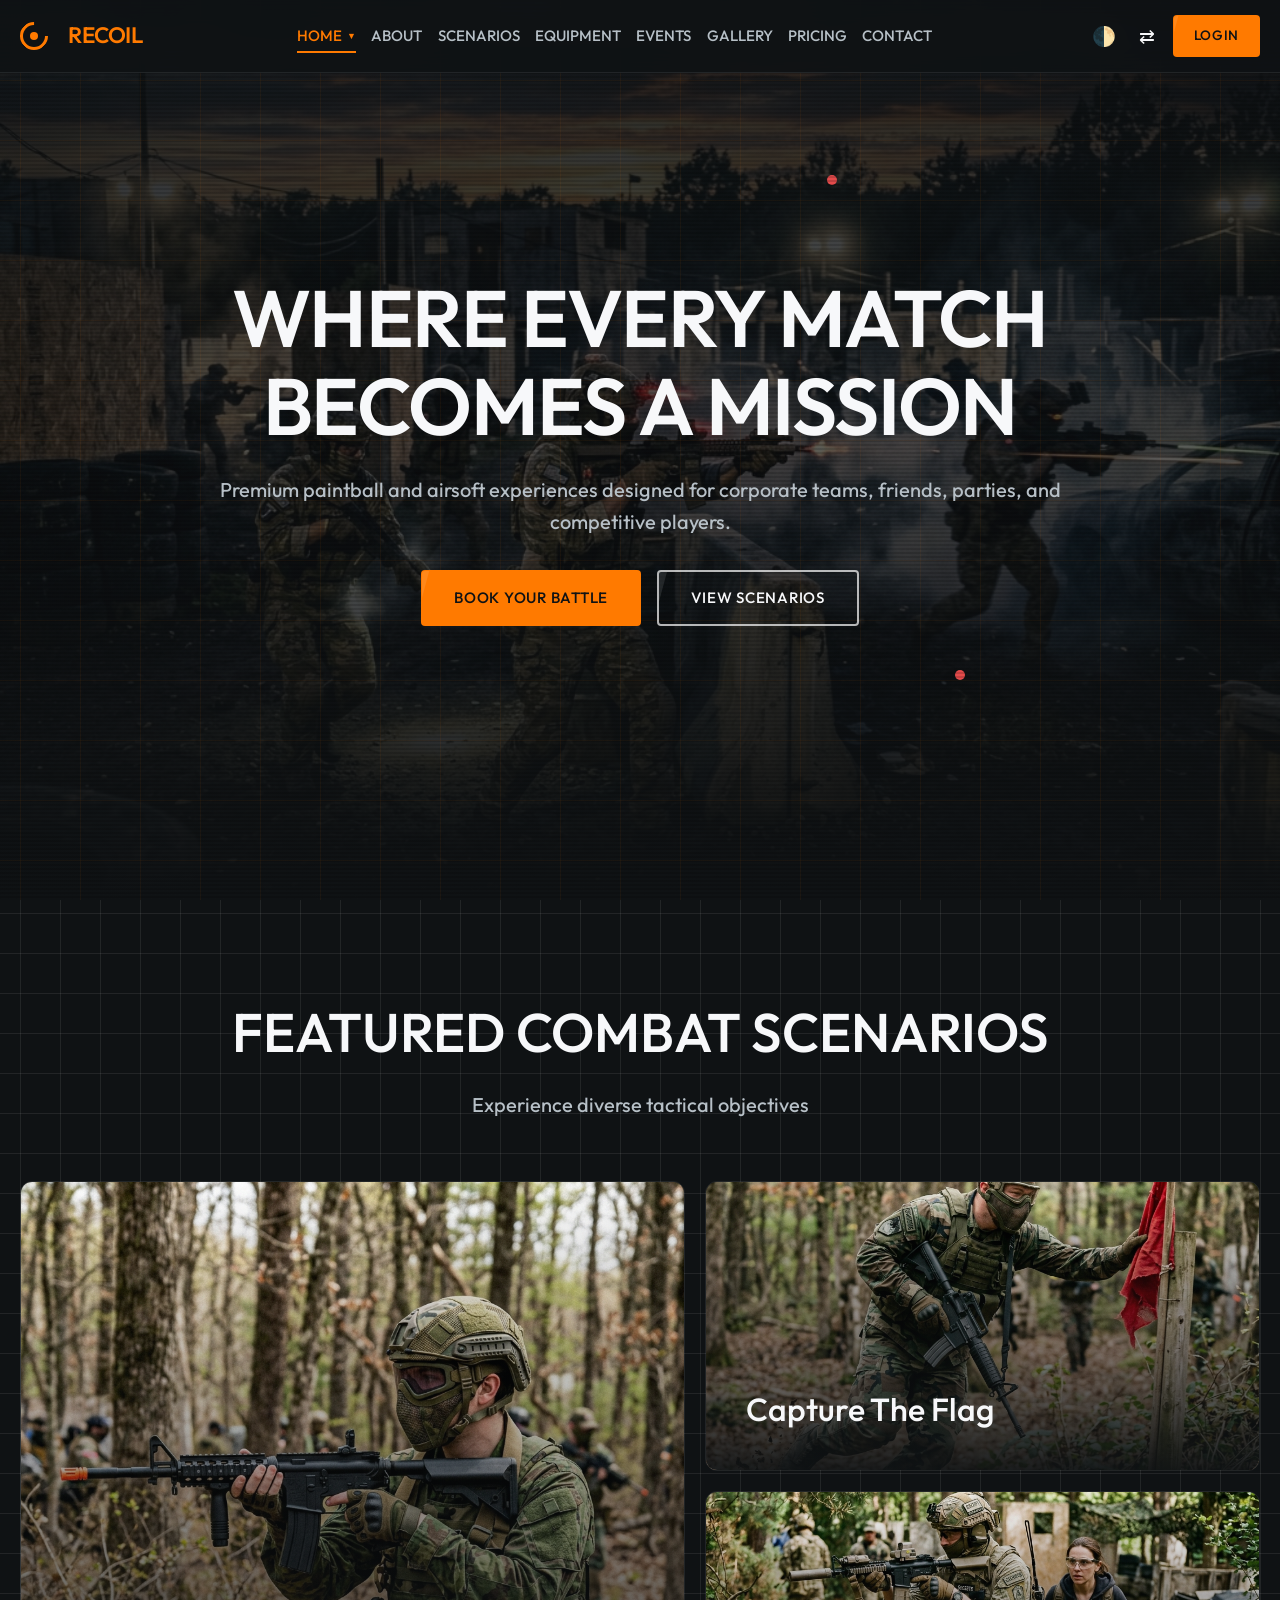
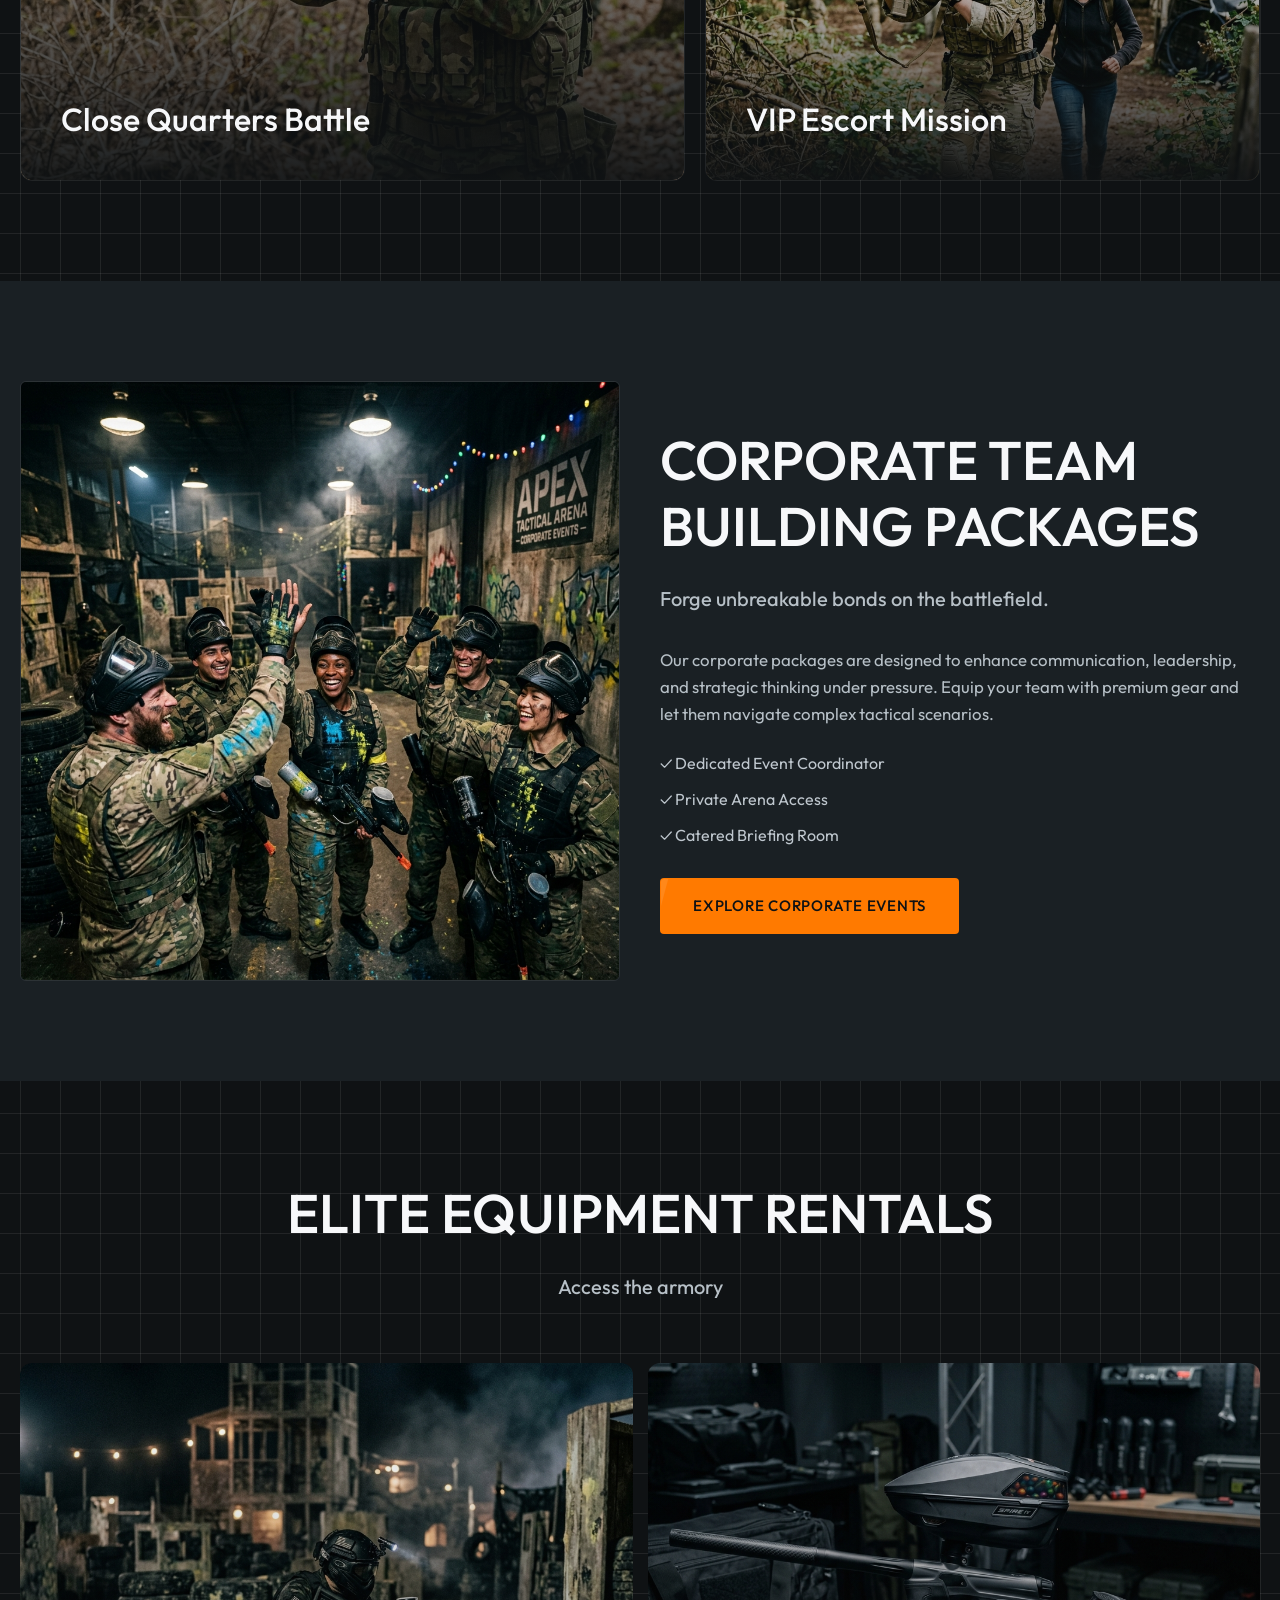
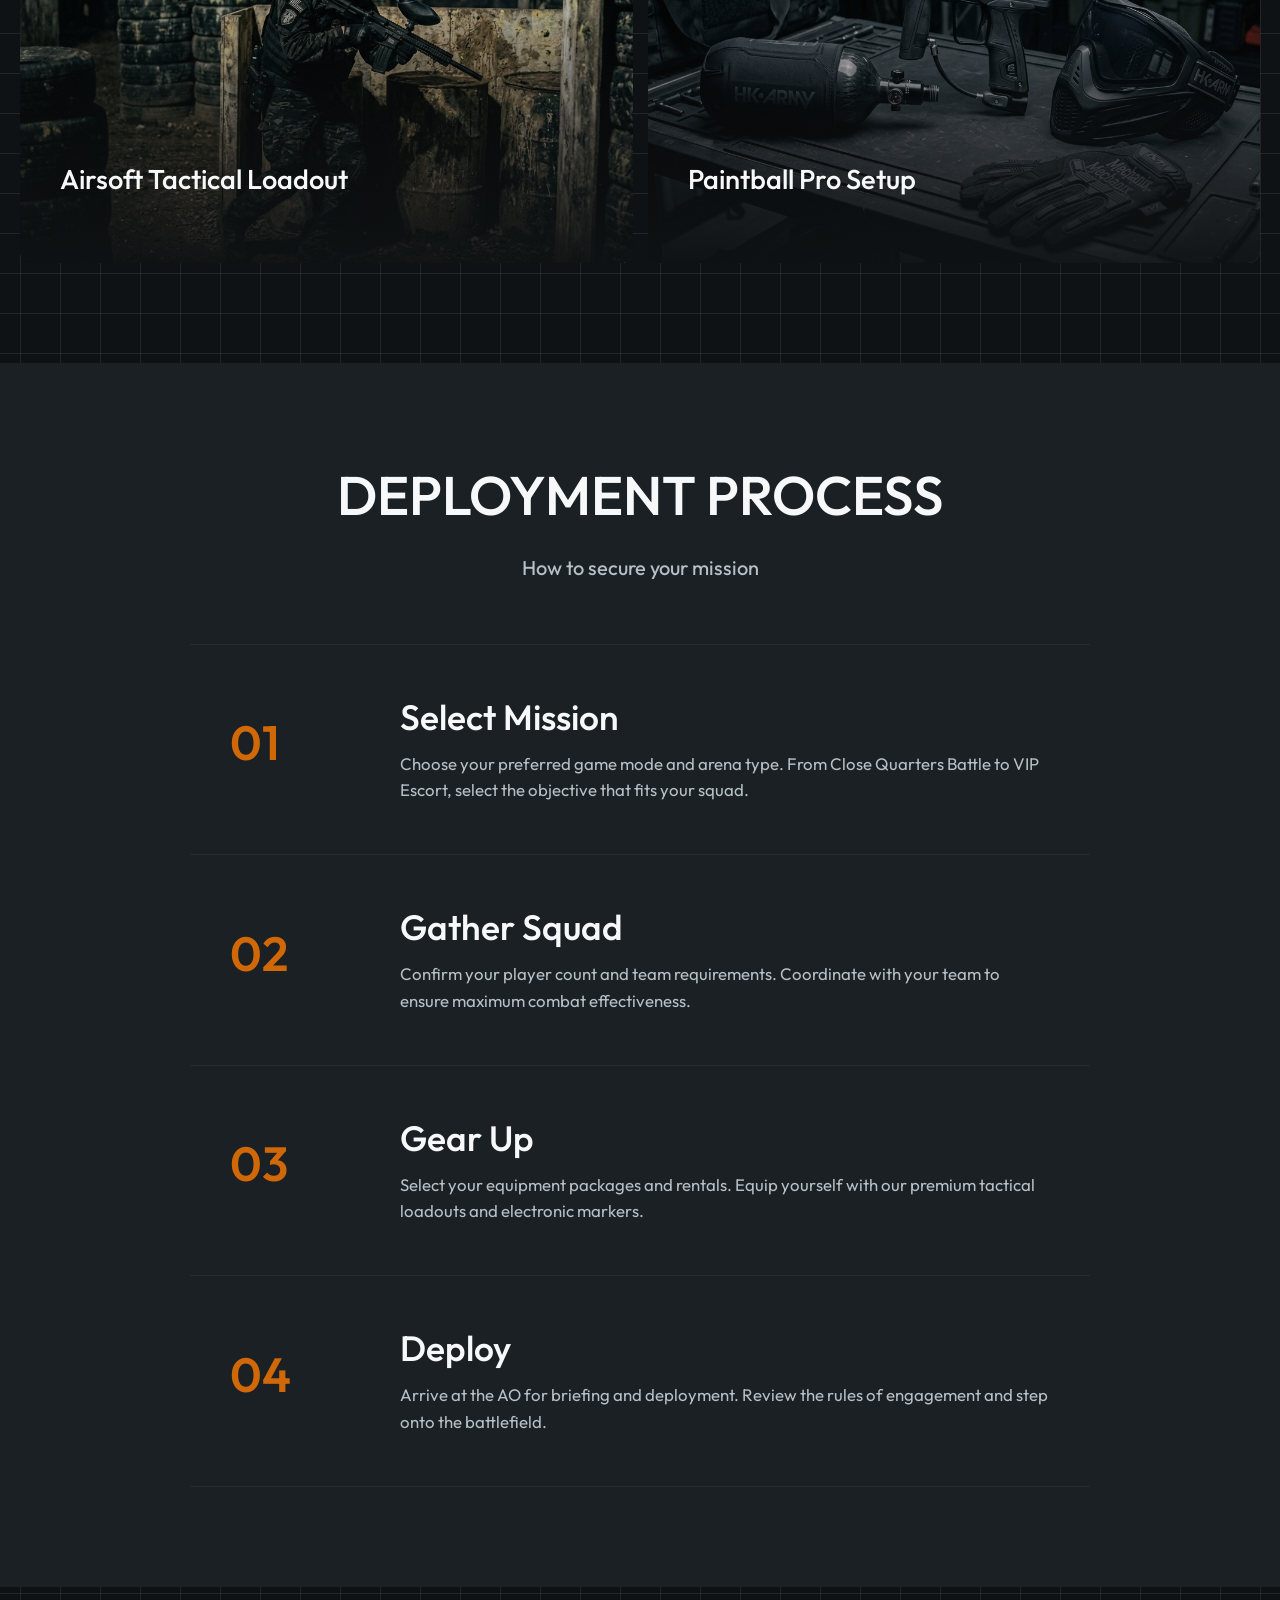
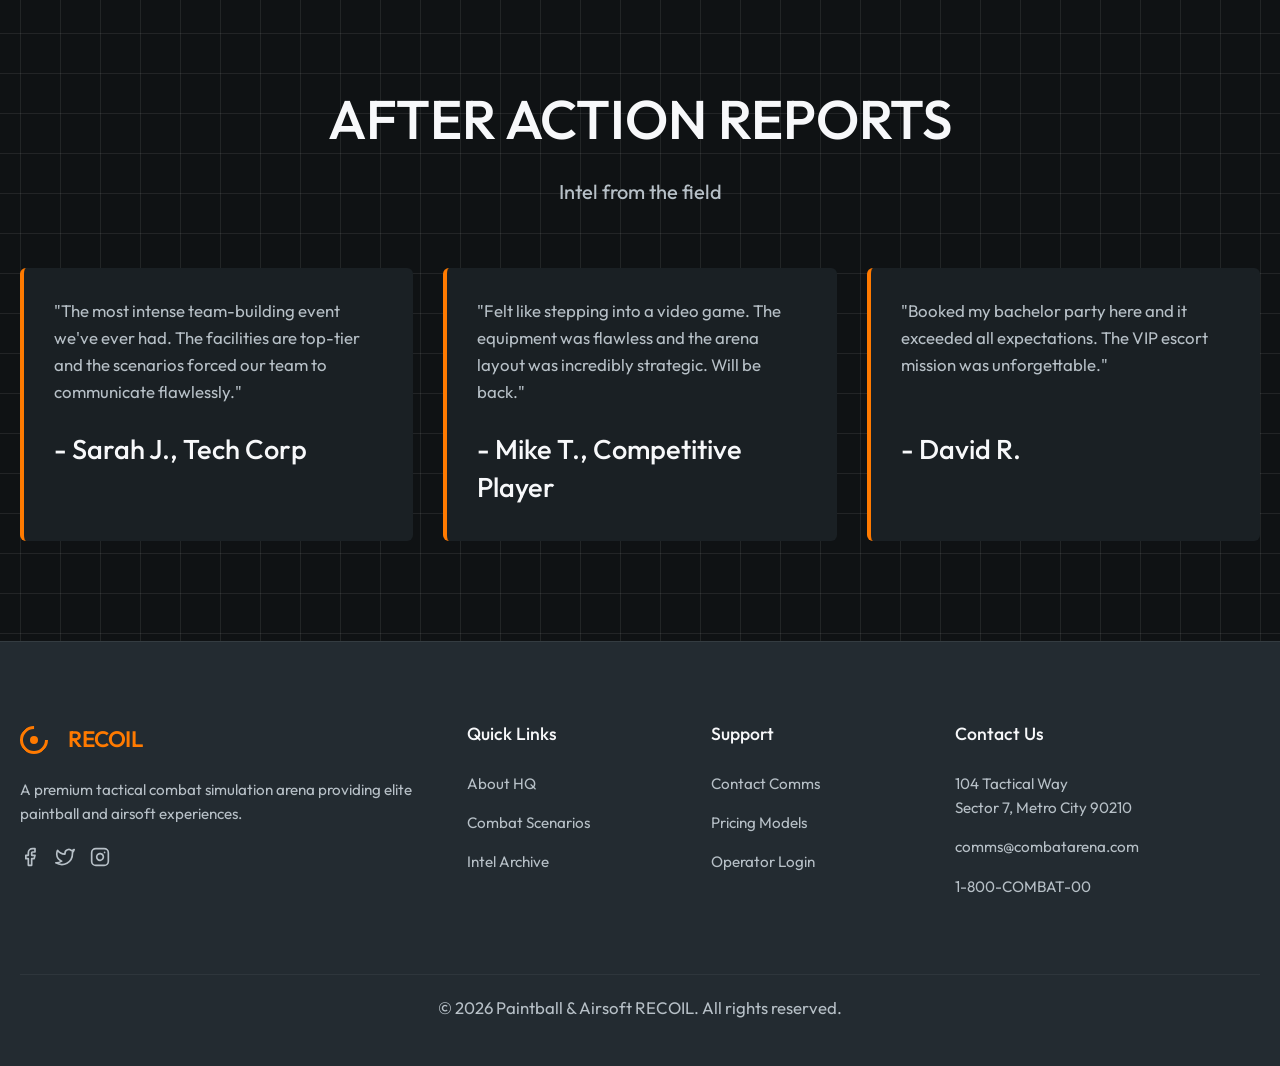
==== commit cea566cc: "1st commit" ====
--- a/index.html
+++ b/index.html
@@ -198,6 +198,7 @@
         .testimonial-card h5 {
             margin-top: auto !important;
             min-height: 3em;
+            font-weight: 500;
         }
     </style>
 </head>
@@ -228,7 +229,6 @@
         <div class="nav-right">
             <button id="theme-toggle" class="icon-btn" title="Toggle Light/Dark Mode">🌓</button>
             <button id="rtl-toggle" class="icon-btn" title="Toggle RTL">⇄</button>
-            <a href="contact.html" class="btn btn-secondary">Book Your Battle</a>
             <a href="login.html" class="btn btn-primary">Login</a>
         </div>
         <button id="mobile-menu-toggle" class="mobile-menu-toggle">☰</button>
--- a/assets/css/style.css
+++ b/assets/css/style.css
@@ -24,7 +24,7 @@
   --h1-size-desktop: 5rem;
   --h1-size-tablet: 4rem;
   --h1-size-mobile: 3rem;
-  --h1-size: clamp(3.5rem, 4vw + 1.5rem, 5rem);
+  --h1-size: clamp(2.2rem, 5vw + 1rem, 5rem);
   
   --h2-weight: 540;
   --h2-size: clamp(2.5rem, 3vw + 1rem, 3.5rem);
@@ -102,7 +102,7 @@
 }
 
 /* Typography Classes */
-h1 { font-size: var(--h1-size); font-weight: var(--h1-weight); line-height: 1.1; margin-bottom: 1.5rem; text-transform: uppercase; letter-spacing: -0.02em; }
+h1 { font-size: var(--h1-size); font-weight: var(--h1-weight); line-height: 1.1; margin-bottom: 1.5rem; text-transform: uppercase; letter-spacing: -0.02em; overflow-wrap: break-word; word-wrap: break-word; }
 h2 { font-size: var(--h2-size); font-weight: var(--h2-weight); line-height: 1.2; margin-bottom: 1.5rem; text-transform: uppercase; }
 h3 { font-size: var(--h3-size); font-weight: var(--h3-weight); line-height: 1.3; margin-bottom: 1rem; }
 h4, h5, h6 { font-size: var(--h4-size); font-weight: var(--h4-weight); line-height: 1.4; margin-bottom: 1rem; }
@@ -174,19 +174,20 @@
 
 .btn-secondary {
   background-color: transparent;
-  color: var(--text-primary);
-  border-color: var(--border-color);
+  color: var(--tactical-orange);
+  border-color: var(--tactical-orange);
 }
 
 .btn-secondary:hover {
   border-color: var(--tactical-orange);
   color: var(--tactical-orange);
-  background-color: rgba(255, 122, 0, 0.05);
+  background-color: rgba(255, 122, 0, 0.1);
   transform: translateY(-2px);
 }
 
 body.light-mode .btn-secondary {
-  border-color: rgba(0, 0, 0, 0.25);
+  border-color: var(--tactical-orange);
+  color: var(--tactical-orange);
 }
 .nav-right .btn {
   padding: 0 20px;
@@ -1237,7 +1238,7 @@
     width: 100%;
 }
 .faq-item summary {
-    padding: 20px 25px;
+    padding: 20px 60px 20px 25px;
     font-size: 1rem;
     font-weight: 400;
     color: var(--text-primary);
--- a/assets/css/rtl.css
+++ b/assets/css/rtl.css
@@ -95,3 +95,18 @@
     text-align: center;
   }
 }
+
+/* FAQ RTL Adjustments */
+html[dir="rtl"] .faq-item summary {
+    padding: 20px 25px 20px 60px;
+}
+
+html[dir="rtl"] .faq-item summary::after {
+    right: auto;
+    left: 25px;
+}
+
+/* Footer Brand Alignment RTL */
+html[dir="rtl"] .main-footer .nav-left {
+    justify-content: flex-end;
+}
